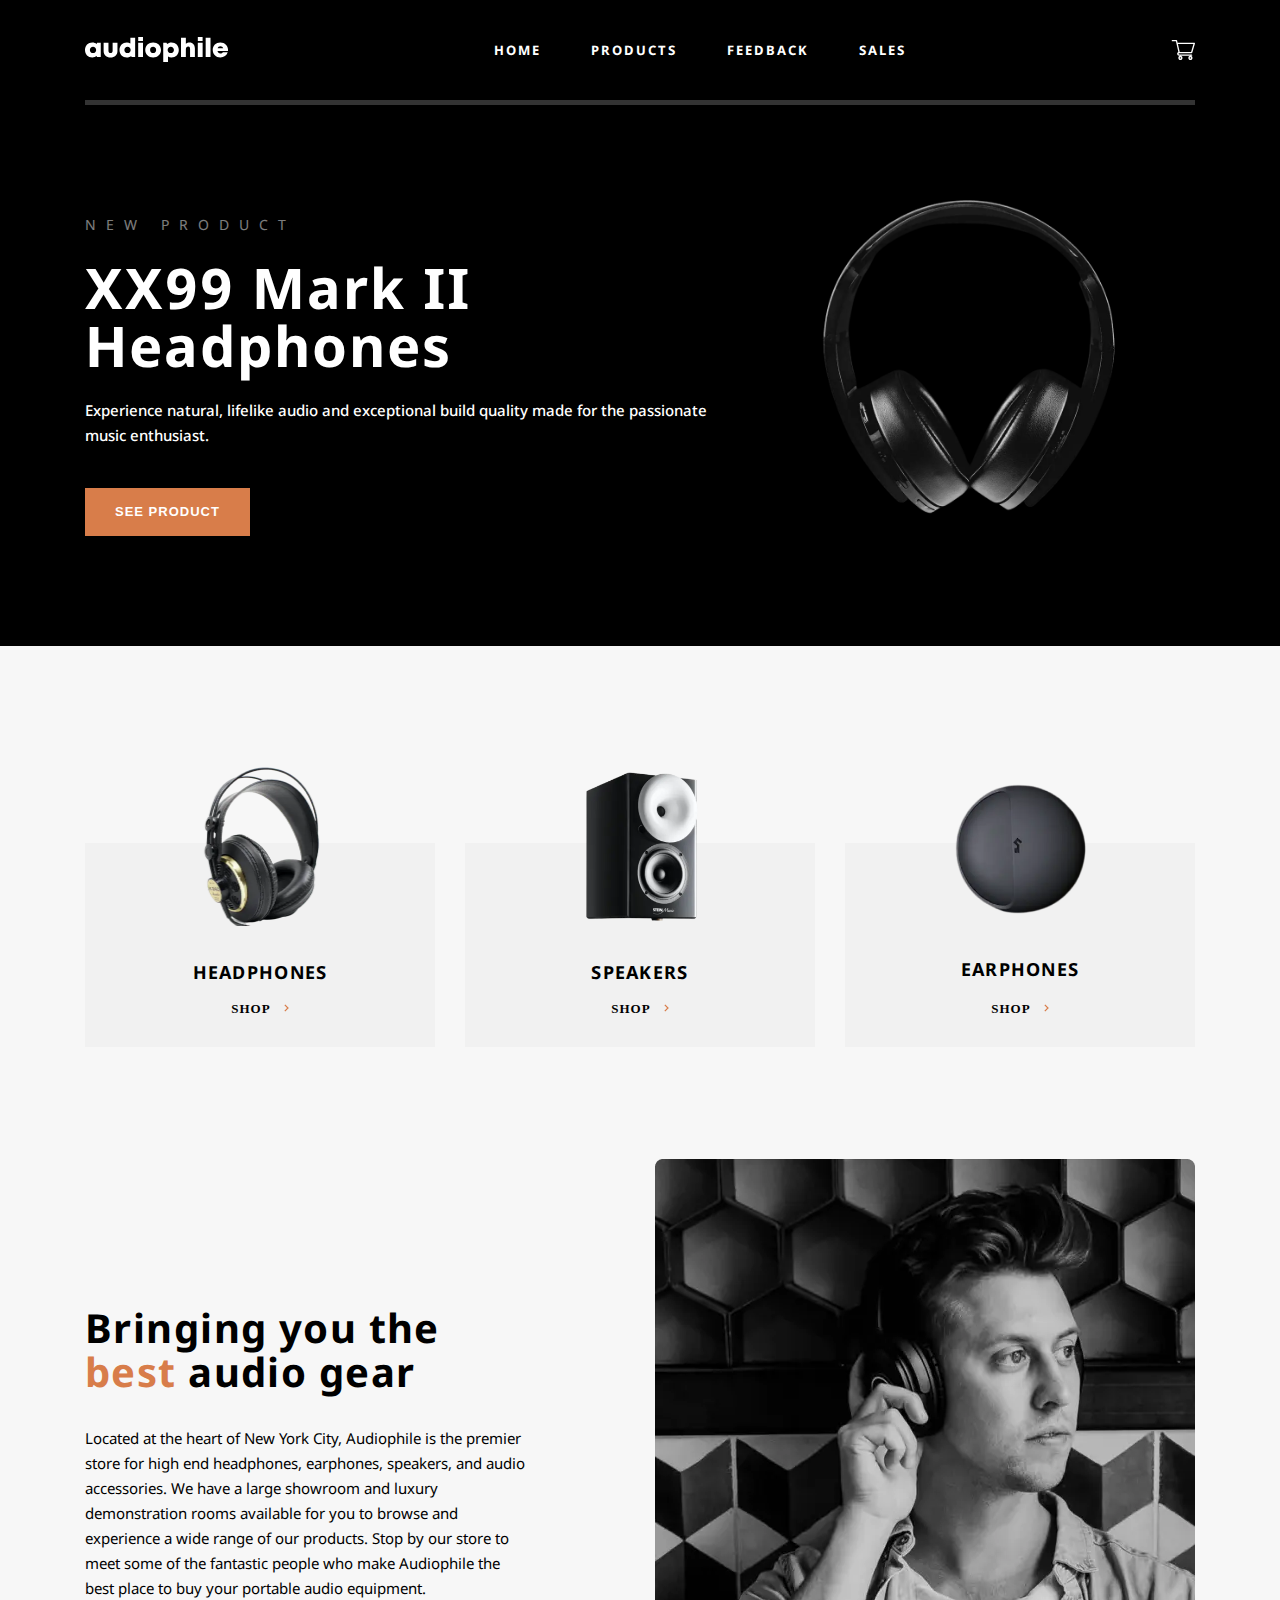
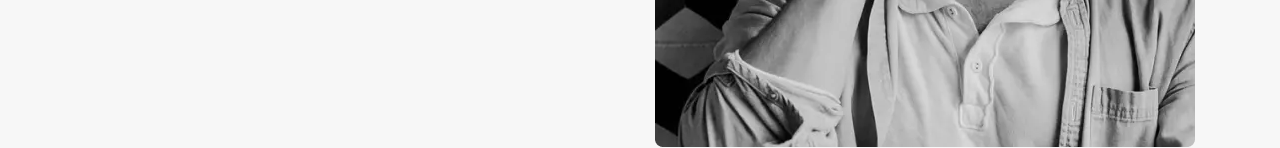
==== index.html @ ce6090c1 "feature html/css" ====
<!DOCTYPE html>
<html lang="en">
  <head>
    <meta charset="UTF-8" />
    <meta name="viewport" content="width=device-width, initial-scale=1.0" />
    <link rel="stylesheet" href="./styles/global.css" />
    <title>Final</title>
  </head>
  <body>
    <header>
      <div class="header_container">
        <div class="header-content">
          <div class="logo">
            <a href="#" class="logo">
              <img
                src="./assets/svg/header/logo.svg"
                alt="logo"
                class="logo_img"
              />
            </a>
          </div>
          <div class="navigation">
            <nav>
              <ul>
                <a href=""> <li>HOME</li></a>
                <a href="#products"> <li>PRODUCTS</li></a>
                <a href=""> <li>FEEDBACK</li></a>
                <a href=""> <li>SALES</li></a>
              </ul>
            </nav>
          </div>
          <div class="cart">
            <a href="#">
              <svg
                class="cart_icon"
                width="24"
                height="20"
                viewBox="0 0 24 20"
                fill="none"
                xmlns="http://www.w3.org/2000/svg"
              >
                <path
                  fill-rule="evenodd"
                  clip-rule="evenodd"
                  d="M8.18305 13.1946H8.18198C7.80577 13.1955 7.50006 13.491 7.50006 13.8542C7.50006 14.2179 7.80684 14.5139 8.18376 14.5139H20.5815C20.9591 14.5139 21.2652 14.8092 21.2652 15.1736C21.2652 15.538 20.9591 15.8333 20.5815 15.8333H8.18376C7.05281 15.8333 6.13267 14.9455 6.13267 13.8542C6.13267 13.0421 6.64241 12.343 7.36902 12.0382L4.90059 1.31944H1.34678C0.969147 1.31944 0.663086 1.02412 0.663086 0.659722C0.663086 0.295329 0.969147 0 1.34678 0H5.44897C5.76945 0 6.04685 0.214753 6.11646 0.516611L6.6052 2.63889H23.3163C23.5308 2.63889 23.7329 2.73613 23.8622 2.9014C23.9912 3.06668 24.0325 3.28074 23.9736 3.47986L21.2388 12.716C21.155 12.9991 20.8866 13.1944 20.5815 13.1944H8.18572L8.18305 13.1946ZM20.0657 11.875L22.4098 3.95837H6.90893L8.73213 11.875H20.0657ZM9.41408 20C8.26536 20 7.33075 19.0654 7.33075 17.9167C7.33075 16.768 8.26536 15.8334 9.41408 15.8334C10.5628 15.8334 11.4974 16.768 11.4974 17.9167C11.4974 19.0654 10.5628 20 9.41408 20ZM10.1085 17.9167C10.1085 17.5339 9.79693 17.2223 9.41408 17.2223C9.03123 17.2223 8.71964 17.5339 8.71964 17.9167C8.71964 18.2996 9.03123 18.6112 9.41408 18.6112C9.79693 18.6112 10.1085 18.2996 10.1085 17.9167ZM17.3323 17.9167C17.3323 19.0654 18.2669 20 19.4156 20C20.5643 20 21.4989 19.0654 21.4989 17.9167C21.4989 16.768 20.5643 15.8334 19.4156 15.8334C18.2669 15.8334 17.3323 16.768 17.3323 17.9167ZM19.4156 17.2223C19.7984 17.2223 20.11 17.5339 20.11 17.9167C20.11 18.2996 19.7984 18.6112 19.4156 18.6112C19.0327 18.6112 18.7211 18.2996 18.7211 17.9167C18.7211 17.5339 19.0327 17.2223 19.4156 17.2223Z"
                  fill="white"
                />
              </svg>
            </a>
          </div>
        </div>
      </div>
      <div class="underline"></div>
    </header>
    <main>
      <section class="new_product_container">
        <div class="new_product_content">
          <div class="np_desc_div">
            <p class="new_product">NEW PRODUCT</p>
            <h2 class="product_name">XX99 Mark II Headphones</h2>
            <p class="product_describtion">
              Experience natural, lifelike audio and exceptional build quality
              made for the passionate music enthusiast.
            </p>
            <div class="btn_wrapper">
              <button class="btn_see_product">SEE PRODUCT</button>
            </div>
          </div>
          <div class="np_img_div">
            <img
              class="headphone_Img"
              src="./assets/webp/sec1/headphoneS1.webp"
              alt="Headphone Image"
            />
          </div>
        </div>
      </section>
      <section class="selling_products_container" id="products">
        <div class="selling_products_content">
          <div class="product_div">
            <div class="image_wrapper">
              <img
                class="product_image"
                src="./assets/webp/sec2/headphone S2.webp"
                alt="Headphone Image"
              />
            </div>
            <span class="product_name">HEADPHONES</span>
            <div class="shop_container">
              <span class="shop">SHOP</span>
              <img
                class="arrow"
                src="./assets/svg/sec2/arrow.svg"
                alt="arrow icon"
              />
            </div>
            <div class="div_bg"></div>
          </div>
          <div class="product_div">
            <div class="image_wrapper">
              <img
                class="product_image"
                src="./assets/webp/sec2/speakers.webp"
                alt="speaker Image"
              />
            </div>
            <span class="product_name speaker">SPEAKERS</span>
            <div class="shop_container">
              <span class="shop">SHOP</span>
              <img
                class="arrow"
                src="./assets/svg/sec2/arrow.svg"
                alt="arrow icon"
              />
            </div>
            <div class="div_bg"></div>
          </div>
          <div class="product_div">
            <div class="image_wrapper">
              <img
                class="product_image speakerImg"
                src="./assets/webp/sec2/earphones.webp"
                alt="earphones Image"
              />
            </div>
            <span class="product_name">EARPHONES</span>
            <div class="shop_container">
              <span class="shop">SHOP</span>
              <img
                class="arrow"
                src="./assets/svg/sec2/arrow.svg"
                alt="arrow icon"
              />
            </div>
            <div class="div_bg"></div>
          </div>
        </div>
      </section>
      <section class="advertise_container">
        <div class="ad_content">
          <div class="ad_describtion_text">
            <h3>Bringing you the <span>best</span> audio gear</h3>
            <p>
              Located at the heart of New York City, Audiophile is the premier
              store for high end headphones, earphones, speakers, and audio
              accessories. We have a large showroom and luxury demonstration
              rooms available for you to browse and experience a wide range of
              our products. Stop by our store to meet some of the fantastic
              people who make Audiophile the best place to buy your portable
              audio equipment.
            </p>
          </div>
          <div class="ad_img">
            <img
              src="./assets/webp/sec3/sec3-person.webp"
              alt="person with headphone"
            />
          </div>
        </div>
      </section>
    </main>
  </body>
</html>
---- styles/global.css ----
/* http://meyerweb.com/eric/tools/css/reset/
   v2.0 | 20110126
   License: none (public domain)
*/
*,
*::before,
*::after {
  margin: 0;
  padding: 0;
  box-sizing: border-box;
}

html,
body,
div,
span,
applet,
object,
iframe,
h1,
h2,
h3,
h4,
h5,
h6,
p,
blockquote,
pre,
a,
abbr,
acronym,
address,
big,
cite,
code,
del,
dfn,
em,
img,
ins,
kbd,
q,
s,
samp,
small,
strike,
strong,
sub,
sup,
tt,
var,
b,
u,
i,
center,
dl,
dt,
dd,
ol,
ul,
li,
fieldset,
form,
label,
legend,
table,
caption,
tbody,
tfoot,
thead,
tr,
th,
td,
article,
aside,
canvas,
details,
embed,
figure,
figcaption,
footer,
header,
hgroup,
menu,
nav,
output,
ruby,
section,
summary,
time,
mark,
audio,
video {
  margin: 0;
  padding: 0;
  border: 0;
  font-size: 100%;
  font: inherit;
  vertical-align: baseline;
  text-decoration: none;
}

/* HTML5 display-role reset for older browsers */
article,
aside,
details,
figcaption,
figure,
footer,
header,
hgroup,
menu,
nav,
section {
  display: block;
}

html {
  font-size: 10px;
  scroll-behavior: smooth;
}

body {
  line-height: 1;
  font-family: "Work Sans", sans-serif;
  background-color: #f7f7f7;
}

ol,
ul {
  list-style: none;
}

blockquote,
q {
  quotes: none;
}

blockquote:before,
blockquote:after,
q:before,
q:after {
  content: "";
  content: none;
}

table {
  border-collapse: collapse;
  border-spacing: 0;
}

button {
  cursor: pointer;
}

@font-face {
  font-family: "Noto Sans Georgian";
  src: url("../../assets/fonts/NotoSansGeorgian-VariableFont_wdth,wght.ttf");
}
body {
  font-family: "Noto Sans Georgian", sans-serif;
}

body main .advertise_container .ad_content {
  max-width: 111rem;
  width: 100%;
  margin: 0 auto;
}

body header {
  background-color: black;
}
body header .header_container {
  max-width: 144rem;
  height: 10rem;
  margin: 0 auto;
  display: flex;
  justify-content: center;
}
body header .header_container .header-content {
  max-width: 111rem;
  width: 100%;
  display: flex;
  justify-content: space-between;
  align-items: center;
}
body header .header_container .header-content .navigation nav ul {
  display: flex;
  gap: 5rem;
}
body header .header_container .header-content .navigation nav ul a {
  text-decoration: none;
  color: #ffffff;
  font-size: 1.3rem;
  font-weight: 700;
  line-height: 2.5rem;
  letter-spacing: 0.2rem;
  text-align: left;
}
body header .header_container .header-content .navigation nav ul a .cart_icon {
  width: 24px;
  height: 20px;
}
body header .header_container .header-content .navigation nav ul a .cart_icon path {
  transition: 250ms;
}
body header .header_container .header-content .navigation nav ul a:hover .cart_icon path {
  transition: 250ms;
}
body header .underline {
  max-width: 111rem;
  width: 100%;
  margin: 0 auto;
  background-color: #ffffff;
  height: 0.5rem;
  opacity: 20%;
}

body main .new_product_container {
  background-color: black;
}
body main .new_product_container .new_product_content {
  max-width: 111rem;
  width: 100%;
  margin: 0 auto;
  display: flex;
  justify-content: space-between;
}
body main .new_product_container .new_product_content .np_desc_div {
  display: flex;
  flex-direction: column;
  justify-content: center;
  gap: 2.4rem;
  color: #ffffff;
  flex: 0.6;
}
body main .new_product_container .new_product_content .np_desc_div .new_product {
  font-size: 1.4rem;
  font-weight: 400;
  line-height: 1.912rem;
  letter-spacing: 1rem;
  text-align: left;
  opacity: 49%;
}
body main .new_product_container .new_product_content .np_desc_div .product_name {
  font-size: 5.6rem;
  font-weight: 700;
  line-height: 5.8rem;
  letter-spacing: 0.2rem;
  text-align: left;
}
body main .new_product_container .new_product_content .np_desc_div .product_describtion {
  font-size: 1.5rem;
  font-weight: 500;
  line-height: 2.5rem;
  text-align: left;
}
body main .new_product_container .new_product_content .np_desc_div .btn_wrapper .btn_see_product {
  background-color: #d87d4a;
  color: #ffffff;
  padding: 1.5rem 3rem;
  font-size: 1.3rem;
  font-weight: 700;
  line-height: 1.776rem;
  letter-spacing: 0.1rem;
  text-align: left;
  margin-top: 1.6rem;
  border: none;
}
body main .new_product_container .new_product_content .np_img_div {
  flex: 0.4;
}
body main .new_product_container .new_product_content .np_img_div img {
  max-width: 58rem;
  height: 54rem;
}
body main .selling_products_container .selling_products_content {
  max-width: 111rem;
  width: 100%;
  margin: 0 auto;
  display: grid;
  padding-top: 12rem;
  position: relative;
  grid-template-columns: repeat(3, 1fr);
  gap: 3rem;
}
body main .selling_products_container .selling_products_content .product_div {
  display: flex;
  justify-content: space-between;
  flex-direction: column;
  align-items: center;
}
body main .selling_products_container .selling_products_content .product_div .image_wrapper {
  position: relative;
}
body main .selling_products_container .selling_products_content .product_div .image_wrapper .product_image {
  max-width: 12.2rem;
  height: 16rem;
}
body main .selling_products_container .selling_products_content .product_div .image_wrapper .speakerImg {
  margin-top: 1.35rem;
  max-width: 16.8rem !important;
  height: 14.1rem;
}
body main .selling_products_container .selling_products_content .product_div .product_name {
  font-size: 1.8rem;
  font-weight: 700;
  line-height: 2.459rem;
  letter-spacing: 0.1285714269rem;
  margin-top: 3.3rem;
}
body main .selling_products_container .selling_products_content .product_div .shop_container {
  display: flex;
  margin-top: 1.5rem;
  align-items: center;
  margin-bottom: 3rem;
}
body main .selling_products_container .selling_products_content .product_div .shop_container .shop {
  font-family: Manrope;
  font-size: 1.3rem;
  font-weight: 700;
  line-height: 1.776rem;
  letter-spacing: 0.1rem;
  text-align: left;
  margin-right: 1.32rem;
}
body main .selling_products_container .selling_products_content .product_div .shop_container .arrow {
  width: 0.5rem;
  height: 1rem;
}
body main .selling_products_container .selling_products_content .product_div .div_bg {
  position: absolute;
  width: 35rem;
  height: 3rem;
  background-color: #f1f1f1;
  bottom: 0;
  height: 20.4rem;
  z-index: -1;
}
body main .advertise_container {
  margin-top: 11.2rem;
}
body main .advertise_container .ad_content {
  display: flex;
  align-items: center;
  gap: 12.5rem;
}
body main .advertise_container .ad_content .ad_describtion_text {
  flex: 0.5;
}
body main .advertise_container .ad_content .ad_describtion_text h3 {
  font-size: 4rem;
  font-weight: 700;
  line-height: 4.4rem;
  letter-spacing: 0.1428571463rem;
  text-align: left;
}
body main .advertise_container .ad_content .ad_describtion_text h3 span {
  color: #d87d4a;
}
body main .advertise_container .ad_content .ad_describtion_text p {
  font-size: 1.5rem;
  font-weight: 400;
  line-height: 2.5rem;
  text-align: left;
  margin-top: 3.2rem;
}
body main .advertise_container .ad_content .ad_img {
  flex: 0.5;
}/*# sourceMappingURL=global.css.map */
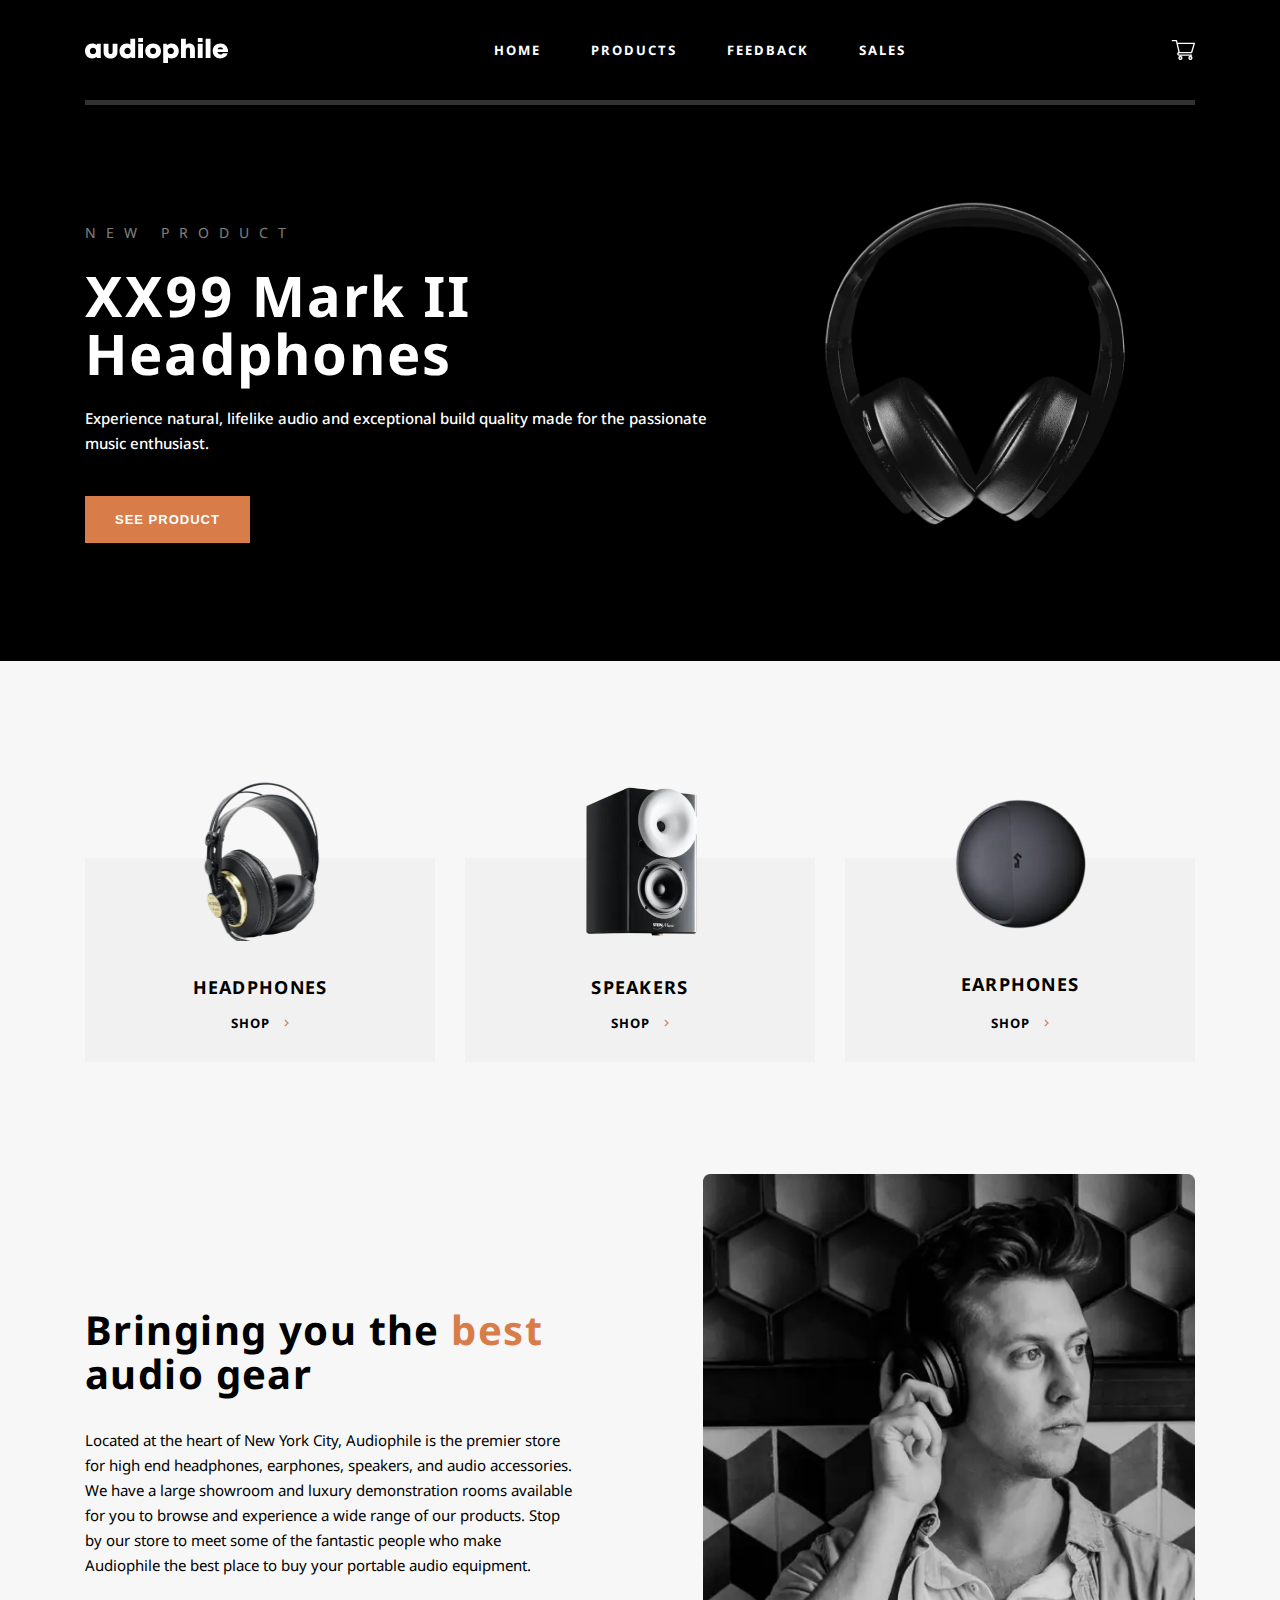
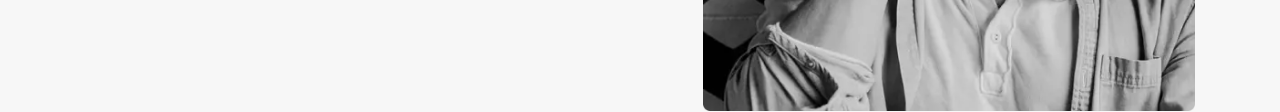
==== commit 3beb909b: "feature asidebar" ====
--- a/index.html
+++ b/index.html
@@ -10,7 +10,32 @@
     <header>
       <div class="header_container">
         <div class="header-content">
+          <svg
+            class="burger_menu_phone_version burger_menu"
+            width="16"
+            height="15"
+            viewBox="0 0 16 15"
+            fill="none"
+            xmlns="http://www.w3.org/2000/svg"
+          >
+            <rect width="16" height="3" fill="white" />
+            <rect y="6" width="16" height="3" fill="white" />
+            <rect y="12" width="16" height="3" fill="white" />
+          </svg>
           <div class="logo">
+            <svg
+              class="burger_menu"
+              width="16"
+              height="15"
+              viewBox="0 0 16 15"
+              fill="none"
+              xmlns="http://www.w3.org/2000/svg"
+            >
+              <rect width="16" height="3" fill="white" />
+              <rect y="6" width="16" height="3" fill="white" />
+              <rect y="12" width="16" height="3" fill="white" />
+            </svg>
+
             <a href="#" class="logo">
               <img
                 src="./assets/svg/header/logo.svg"
@@ -22,10 +47,10 @@
           <div class="navigation">
             <nav>
               <ul>
-                <a href=""> <li>HOME</li></a>
-                <a href="#products"> <li>PRODUCTS</li></a>
-                <a href=""> <li>FEEDBACK</li></a>
-                <a href=""> <li>SALES</li></a>
+                <li><a href=""> HOME </a></li>
+                <li><a href="#products"> PRODUCTS </a></li>
+                <li><a href=""> FEEDBACK </a></li>
+                <li><a href=""> SALES </a></li>
               </ul>
             </nav>
           </div>
@@ -52,6 +77,21 @@
       </div>
       <div class="underline"></div>
     </header>
+    <aside id="sidebar" class="hidden_aside">
+      <div class="sidebar_menu">
+        <div class="sidebar_nav">
+          <nav>
+            <ul>
+              <li><a href="#">Home</a></li>
+              <li><a href="#">About</a></li>
+              <li><a href="#">Services</a></li>
+              <li><a href="#">Contact</a></li>
+            </ul>
+          </nav>
+        </div>
+      </div>
+      <div class="overlay hidden"></div>
+    </aside>
     <main>
       <section class="new_product_container">
         <div class="new_product_content">
@@ -86,7 +126,7 @@
               />
             </div>
             <span class="product_name">HEADPHONES</span>
-            <div class="shop_container">
+            <div class="shop_btn_wrapper">
               <span class="shop">SHOP</span>
               <img
                 class="arrow"
@@ -105,7 +145,7 @@
               />
             </div>
             <span class="product_name speaker">SPEAKERS</span>
-            <div class="shop_container">
+            <div class="shop_btn_wrapper">
               <span class="shop">SHOP</span>
               <img
                 class="arrow"
@@ -124,7 +164,7 @@
               />
             </div>
             <span class="product_name">EARPHONES</span>
-            <div class="shop_container">
+            <div class="shop_btn_wrapper">
               <span class="shop">SHOP</span>
               <img
                 class="arrow"
@@ -139,7 +179,7 @@
       <section class="advertise_container">
         <div class="ad_content">
           <div class="ad_describtion_text">
-            <h3>Bringing you the <span>best</span> audio gear</h3>
+            <h2>Bringing you the <span>best</span> audio gear</h2>
             <p>
               Located at the heart of New York City, Audiophile is the premier
               store for high end headphones, earphones, speakers, and audio
@@ -159,5 +199,15 @@
         </div>
       </section>
     </main>
+    <footer>
+      <div class="footer_container">
+        <div class="footer_content">
+          <div></div>
+          <div></div>
+        </div>
+      </div>
+    </footer>
+
+    <script src="./js/aside.js"></script>
   </body>
 </html>
--- a/styles/global.css
+++ b/styles/global.css
@@ -161,12 +161,15 @@
   font-family: "Noto Sans Georgian", sans-serif;
 }
 
-body main .advertise_container .ad_content {
+body main .advertise_container .ad_content, body main .selling_products_container .selling_products_content, body main .new_product_container .new_product_content, body header .underline {
   max-width: 111rem;
   width: 100%;
   margin: 0 auto;
 }
 
+body {
+  position: relative;
+}
 body header {
   background-color: black;
 }
@@ -177,12 +180,64 @@
   display: flex;
   justify-content: center;
 }
+@media only screen and (max-width: 1200px) {
+  body header .header_container {
+    padding: 0px 40px;
+  }
+}
 body header .header_container .header-content {
   max-width: 111rem;
   width: 100%;
   display: flex;
   justify-content: space-between;
   align-items: center;
+}
+body header .header_container .header-content .burger_menu_phone_version {
+  display: none;
+}
+@media only screen and (max-width: 760px) {
+  body header .header_container .header-content .burger_menu_phone_version {
+    display: inline-block;
+  }
+}
+body header .header_container .header-content .logo {
+  display: flex;
+  align-items: center;
+  gap: 4.2rem;
+}
+@media only screen and (max-width: 760px) {
+  body header .header_container .header-content .logo {
+    justify-content: space-between;
+  }
+}
+body header .header_container .header-content .logo .burger_menu {
+  display: none;
+}
+@media only screen and (max-width: 1070px) {
+  body header .header_container .header-content .logo .burger_menu {
+    display: inline-block;
+    cursor: pointer;
+  }
+  body header .header_container .header-content .logo .burger_menu path {
+    transition: 250ms;
+  }
+  body header .header_container .header-content .logo .burger_menu:hover .burger_menu path {
+    fill: orange;
+    transition: 250ms;
+  }
+}
+body header .header_container .header-content .logo .burger_menu .cart_icon path {
+  transition: 250ms;
+}
+@media only screen and (max-width: 760px) {
+  body header .header_container .header-content .logo .burger_menu {
+    display: none;
+  }
+}
+@media only screen and (max-width: 1070px) {
+  body header .header_container .header-content .navigation {
+    display: none;
+  }
 }
 body header .header_container .header-content .navigation nav ul {
   display: flex;
@@ -197,34 +252,90 @@
   letter-spacing: 0.2rem;
   text-align: left;
 }
-body header .header_container .header-content .navigation nav ul a .cart_icon {
-  width: 24px;
-  height: 20px;
-}
-body header .header_container .header-content .navigation nav ul a .cart_icon path {
+body header .header_container .header-content .navigation nav ul a:hover {
+  color: #d87d4a;
   transition: 250ms;
 }
-body header .header_container .header-content .navigation nav ul a:hover .cart_icon path {
+body header .header_container .header-content .cart a .cart_icon path {
   transition: 250ms;
 }
+body header .header_container .header-content .cart a:hover .cart_icon path {
+  fill: orange;
+  transition: 250ms;
+}
 body header .underline {
-  max-width: 111rem;
-  width: 100%;
-  margin: 0 auto;
   background-color: #ffffff;
   height: 0.5rem;
   opacity: 20%;
 }
+@media only screen and (max-width: 1200px) {
+  body header .underline {
+    width: auto;
+    margin: 0 4rem;
+  }
+}
+
+body aside .sidebar_menu {
+  background-color: black;
+  position: absolute;
+  width: 300px;
+  height: 100vh;
+  left: -300px;
+  z-index: 7;
+  padding-left: 4rem;
+  transition: left 0.5s ease-in-out;
+}
+body aside .sidebar_menu .sidebar_nav nav ul {
+  margin-top: 10rem;
+  display: flex;
+  flex-direction: column;
+  gap: 4rem;
+}
+body aside .sidebar_menu .sidebar_nav nav ul a {
+  text-decoration: none;
+  color: #ffffff;
+  font-size: 2rem;
+  font-weight: 700;
+  line-height: 2.5rem;
+  letter-spacing: 0.2rem;
+  text-align: left;
+}
+body aside .active {
+  left: 0px;
+}
+body aside .overlay {
+  position: absolute;
+  width: 100vw;
+  height: 100vh;
+  z-index: 6;
+  -webkit-backdrop-filter: blur(4px);
+          backdrop-filter: blur(4px);
+}
+body aside .overlay.hidden {
+  display: none;
+}
+
+body.noScroll {
+  overflow: hidden;
+}
 
 body main .new_product_container {
   background-color: black;
 }
+@media only screen and (max-width: 1200px) {
+  body main .new_product_container {
+    padding: 0 4rem;
+  }
+}
 body main .new_product_container .new_product_content {
-  max-width: 111rem;
-  width: 100%;
-  margin: 0 auto;
-  display: flex;
-  justify-content: space-between;
+  display: flex;
+  position: relative;
+}
+@media only screen and (max-width: 1070px) {
+  body main .new_product_container .new_product_content {
+    justify-content: center;
+    align-items: center;
+  }
 }
 body main .new_product_container .new_product_content .np_desc_div {
   display: flex;
@@ -233,13 +344,27 @@
   gap: 2.4rem;
   color: #ffffff;
   flex: 0.6;
+  z-index: 2;
+  text-align: left;
+}
+@media only screen and (max-width: 1070px) {
+  body main .new_product_container .new_product_content .np_desc_div {
+    text-align: center;
+    flex: 1;
+    z-index: 2;
+    padding: 12.6rem 12rem 0;
+  }
+}
+@media only screen and (max-width: 760px) {
+  body main .new_product_container .new_product_content .np_desc_div {
+    padding: 10.8rem 3.5rem 0;
+  }
 }
 body main .new_product_container .new_product_content .np_desc_div .new_product {
   font-size: 1.4rem;
   font-weight: 400;
   line-height: 1.912rem;
   letter-spacing: 1rem;
-  text-align: left;
   opacity: 49%;
 }
 body main .new_product_container .new_product_content .np_desc_div .product_name {
@@ -247,13 +372,41 @@
   font-weight: 700;
   line-height: 5.8rem;
   letter-spacing: 0.2rem;
-  text-align: left;
+}
+@media only screen and (max-width: 1070px) {
+  body main .new_product_container .new_product_content .np_desc_div .product_name {
+    font-size: 5.4rem;
+  }
+}
+@media only screen and (max-width: 760px) {
+  body main .new_product_container .new_product_content .np_desc_div .product_name {
+    font-size: 3.6rem;
+    font-weight: 700;
+    line-height: 4rem;
+    letter-spacing: 0.1285714269rem;
+  }
 }
 body main .new_product_container .new_product_content .np_desc_div .product_describtion {
   font-size: 1.5rem;
   font-weight: 500;
   line-height: 2.5rem;
-  text-align: left;
+}
+@media only screen and (max-width: 1070px) {
+  body main .new_product_container .new_product_content .np_desc_div .product_describtion {
+    font-size: 1.5rem;
+  }
+}
+@media only screen and (max-width: 760px) {
+  body main .new_product_container .new_product_content .np_desc_div .product_describtion {
+    font-size: 1.4rem;
+    font-weight: 400;
+  }
+}
+@media only screen and (max-width: 1070px) {
+  body main .new_product_container .new_product_content .np_desc_div .btn_wrapper {
+    margin-bottom: 16.7rem;
+    text-align: center;
+  }
 }
 body main .new_product_container .new_product_content .np_desc_div .btn_wrapper .btn_see_product {
   background-color: #d87d4a;
@@ -270,25 +423,56 @@
 body main .new_product_container .new_product_content .np_img_div {
   flex: 0.4;
 }
+@media only screen and (max-width: 1070px) {
+  body main .new_product_container .new_product_content .np_img_div {
+    z-index: 1;
+    position: absolute;
+    top: -20;
+    -o-object-position: center;
+       object-position: center;
+  }
+}
 body main .new_product_container .new_product_content .np_img_div img {
-  max-width: 58rem;
-  height: 54rem;
+  max-width: 58.1rem;
+  width: 100%;
+}
+@media only screen and (max-width: 1070px) {
+  body main .new_product_container .new_product_content .np_img_div img {
+    width: 100%;
+  }
 }
 body main .selling_products_container .selling_products_content {
-  max-width: 111rem;
-  width: 100%;
-  margin: 0 auto;
   display: grid;
   padding-top: 12rem;
-  position: relative;
   grid-template-columns: repeat(3, 1fr);
   gap: 3rem;
 }
+@media only screen and (max-width: 1200px) {
+  body main .selling_products_container .selling_products_content {
+    padding: 0 4rem;
+    padding-top: 9.6rem;
+    gap: 1rem;
+  }
+}
+@media only screen and (max-width: 760px) {
+  body main .selling_products_container .selling_products_content {
+    grid-template-columns: 1fr;
+    gap: 1.6rem;
+    justify-items: center;
+  }
+}
 body main .selling_products_container .selling_products_content .product_div {
+  max-width: 35rem;
   display: flex;
   justify-content: space-between;
   flex-direction: column;
   align-items: center;
+  position: relative;
+}
+@media only screen and (max-width: 760px) {
+  body main .selling_products_container .selling_products_content .product_div {
+    width: 100%;
+  }
 }
 body main .selling_products_container .selling_products_content .product_div .image_wrapper {
   position: relative;
@@ -309,14 +493,29 @@
   letter-spacing: 0.1285714269rem;
   margin-top: 3.3rem;
 }
-body main .selling_products_container .selling_products_content .product_div .shop_container {
+@media only screen and (max-width: 1050px) {
+  body main .selling_products_container .selling_products_content .product_div .product_name {
+    font-size: 1.5rem;
+    font-weight: 700;
+    line-height: 2.049rem;
+    letter-spacing: 0.1071428537rem;
+    text-align: center;
+  }
+}
+body main .selling_products_container .selling_products_content .product_div .shop_btn_wrapper {
+  cursor: pointer;
   display: flex;
   margin-top: 1.5rem;
   align-items: center;
   margin-bottom: 3rem;
 }
-body main .selling_products_container .selling_products_content .product_div .shop_container .shop {
-  font-family: Manrope;
+@media only screen and (max-width: 1050px) {
+  body main .selling_products_container .selling_products_content .product_div .shop_btn_wrapper {
+    margin-top: 1.7rem;
+    margin-bottom: 2.2rem;
+  }
+}
+body main .selling_products_container .selling_products_content .product_div .shop_btn_wrapper .shop {
   font-size: 1.3rem;
   font-weight: 700;
   line-height: 1.776rem;
@@ -324,19 +523,24 @@
   text-align: left;
   margin-right: 1.32rem;
 }
-body main .selling_products_container .selling_products_content .product_div .shop_container .arrow {
+body main .selling_products_container .selling_products_content .product_div .shop_btn_wrapper .arrow {
   width: 0.5rem;
   height: 1rem;
 }
 body main .selling_products_container .selling_products_content .product_div .div_bg {
   position: absolute;
-  width: 35rem;
-  height: 3rem;
+  width: 100%;
   background-color: #f1f1f1;
   bottom: 0;
   height: 20.4rem;
   z-index: -1;
 }
+@media only screen and (max-width: 760px) {
+  body main .selling_products_container .selling_products_content .product_div .div_bg {
+    flex: 1;
+    width: 100%;
+  }
+}
 body main .advertise_container {
   margin-top: 11.2rem;
 }
@@ -345,17 +549,34 @@
   align-items: center;
   gap: 12.5rem;
 }
+@media only screen and (max-width: 1200px) {
+  body main .advertise_container .ad_content {
+    padding: 0px 40px;
+  }
+}
+@media only screen and (max-width: 1070px) {
+  body main .advertise_container .ad_content {
+    flex-direction: column;
+    gap: 6.3rem;
+  }
+}
 body main .advertise_container .ad_content .ad_describtion_text {
   flex: 0.5;
 }
-body main .advertise_container .ad_content .ad_describtion_text h3 {
+body main .advertise_container .ad_content .ad_describtion_text h2 {
   font-size: 4rem;
   font-weight: 700;
   line-height: 4.4rem;
   letter-spacing: 0.1428571463rem;
   text-align: left;
 }
-body main .advertise_container .ad_content .ad_describtion_text h3 span {
+@media only screen and (max-width: 1070px) {
+  body main .advertise_container .ad_content .ad_describtion_text h2 {
+    margin-bottom: 3.2rem;
+    text-align: center;
+  }
+}
+body main .advertise_container .ad_content .ad_describtion_text h2 span {
   color: #d87d4a;
 }
 body main .advertise_container .ad_content .ad_describtion_text p {
@@ -365,6 +586,31 @@
   text-align: left;
   margin-top: 3.2rem;
 }
+@media only screen and (max-width: 1070px) {
+  body main .advertise_container .ad_content .ad_describtion_text p {
+    text-align: center;
+  }
+}
 body main .advertise_container .ad_content .ad_img {
   flex: 0.5;
+  justify-self: center;
+}
+@media only screen and (max-width: 1070px) {
+  body main .advertise_container .ad_content .ad_img {
+    order: -1;
+    flex: 1;
+    width: 100%;
+    max-height: 60rem;
+    min-height: 30rem;
+    -o-object-fit: contain;
+       object-fit: contain;
+    -o-object-position: top;
+       object-position: top;
+    overflow: hidden;
+  }
+}
+body main .advertise_container .ad_content .ad_img img {
+  width: 100%;
+  -o-object-position: top;
+     object-position: top;
 }/*# sourceMappingURL=global.css.map */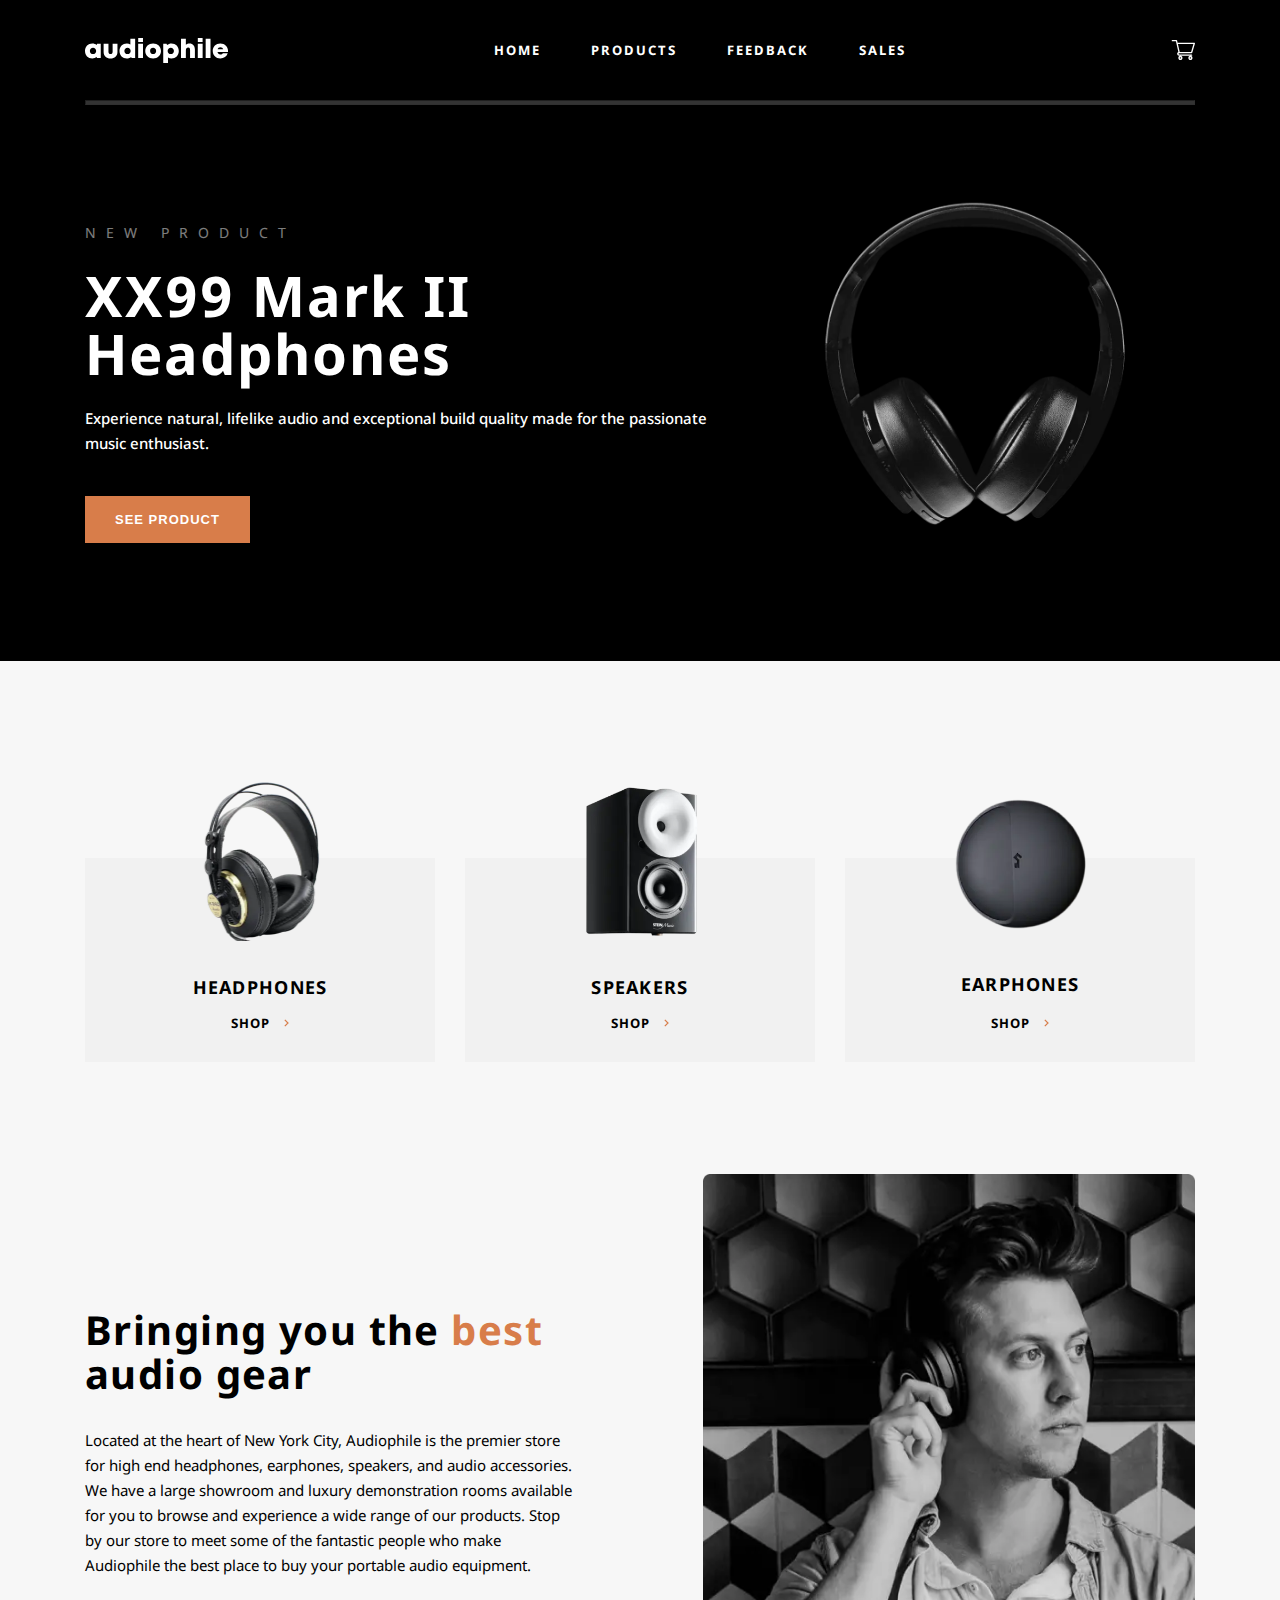
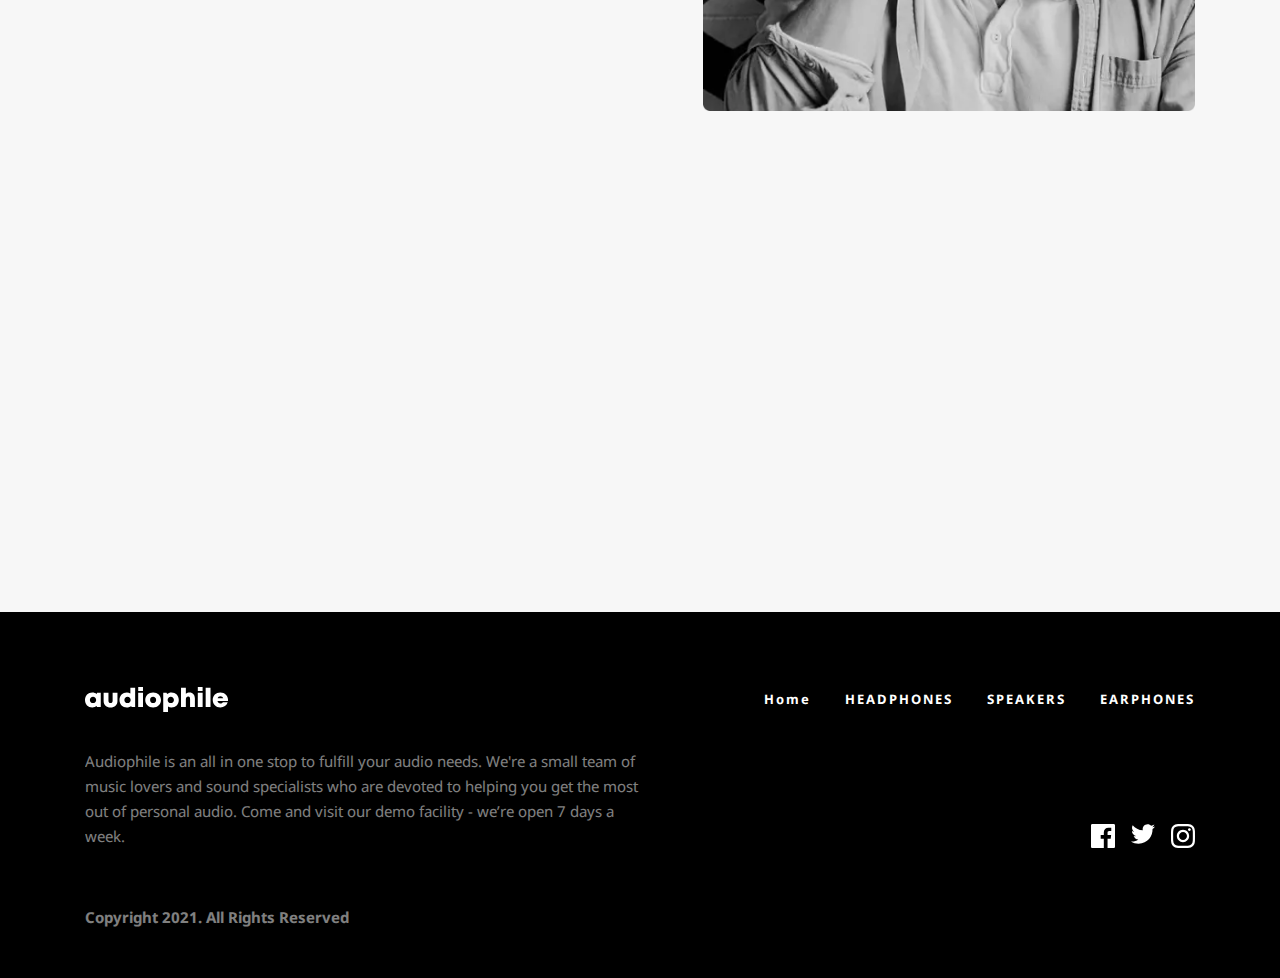
==== commit 16cdf6bb: "feature/footer" ====
--- a/index.html
+++ b/index.html
@@ -75,7 +75,8 @@
           </div>
         </div>
       </div>
-      <div class="underline"></div>
+     
+      <hr class="underline"></hr>
     </header>
     <aside id="sidebar" class="hidden_aside">
       <div class="sidebar_menu">
@@ -109,7 +110,7 @@
           <div class="np_img_div">
             <img
               class="headphone_Img"
-              src="./assets/webp/sec1/headphoneS1.webp"
+              src="./assets/webp/main/sec1/headphoneS1.webp"
               alt="Headphone Image"
             />
           </div>
@@ -121,7 +122,7 @@
             <div class="image_wrapper">
               <img
                 class="product_image"
-                src="./assets/webp/sec2/headphone S2.webp"
+                src="./assets/webp/main/sec2/headphone S2.webp"
                 alt="Headphone Image"
               />
             </div>
@@ -140,7 +141,7 @@
             <div class="image_wrapper">
               <img
                 class="product_image"
-                src="./assets/webp/sec2/speakers.webp"
+                src="./assets/webp/main/sec2/speakers.webp"
                 alt="speaker Image"
               />
             </div>
@@ -159,7 +160,7 @@
             <div class="image_wrapper">
               <img
                 class="product_image speakerImg"
-                src="./assets/webp/sec2/earphones.webp"
+                src="./assets/webp/main/sec2/earphones.webp"
                 alt="earphones Image"
               />
             </div>
@@ -192,7 +193,7 @@
           </div>
           <div class="ad_img">
             <img
-              src="./assets/webp/sec3/sec3-person.webp"
+              src="./assets/webp/main/sec3/sec3-person.webp"
               alt="person with headphone"
             />
           </div>
@@ -202,8 +203,88 @@
     <footer>
       <div class="footer_container">
         <div class="footer_content">
-          <div></div>
-          <div></div>
+          <div class="footer_logo_nav">
+            <a href="#" class="logo">
+              <img
+                src="./assets/svg/header/logo.svg"
+                alt="logo"
+                class="logo_img"
+              />
+            </a>
+            <nav>
+              <ul>
+                <li><a href="#/">Home</a></li>
+                <li><a href="#/">HEADPHONES</a></li>
+                <li><a href="#/">SPEAKERS</a></li>
+                <li><a href="#/">EARPHONES</a></li>
+              </ul>
+            </nav>
+          </div>
+
+          <div class="footer_about_us">
+            <p class="about_us">
+              Audiophile is an all in one stop to fulfill your audio needs.
+              We're a small team of music lovers and sound specialists who are
+              devoted to helping you get the most out of personal audio. Come
+              and visit our demo facility - we’re open 7 days a week.
+            </p>
+            <nav>
+              <ul>
+                <li>
+                  <a href="#">
+                    <svg
+                      class="online_platform"
+                      width="24"
+                      height="24"
+                      viewBox="0 0 24 24"
+                      fill="none"
+                      xmlns="http://www.w3.org/2000/svg"
+                    >
+                      <path
+                        d="M22.675 0H1.325C0.593 0 0 0.593 0 1.325V22.676C0 23.407 0.593 24 1.325 24H12.82V14.706H9.692V11.084H12.82V8.413C12.82 5.313 14.713 3.625 17.479 3.625C18.804 3.625 19.942 3.724 20.274 3.768V7.008L18.356 7.009C16.852 7.009 16.561 7.724 16.561 8.772V11.085H20.148L19.681 14.707H16.561V24H22.677C23.407 24 24 23.407 24 22.675V1.325C24 0.593 23.407 0 22.675 0Z"
+                        fill="white"
+                      />
+                    </svg>
+                  </a>
+                </li>
+                <li>
+                  <a href="#"
+                    ><svg
+                      width="24"
+                      height="20"
+                      viewBox="0 0 24 20"
+                      fill="none"
+                      xmlns="http://www.w3.org/2000/svg"
+                    >
+                      <path
+                        d="M24 2.55705C23.117 2.94905 22.168 3.21305 21.172 3.33205C22.189 2.72305 22.97 1.75805 23.337 0.608047C22.386 1.17205 21.332 1.58205 20.21 1.80305C19.313 0.846047 18.032 0.248047 16.616 0.248047C13.437 0.248047 11.101 3.21405 11.819 6.29305C7.728 6.08805 4.1 4.12805 1.671 1.14905C0.381 3.36205 1.002 6.25705 3.194 7.72305C2.388 7.69705 1.628 7.47605 0.965 7.10705C0.911 9.38805 2.546 11.522 4.914 11.997C4.221 12.185 3.462 12.229 2.69 12.081C3.316 14.037 5.134 15.46 7.29 15.5C5.22 17.123 2.612 17.848 0 17.54C2.179 18.937 4.768 19.752 7.548 19.752C16.69 19.752 21.855 12.031 21.543 5.10605C22.505 4.41105 23.34 3.54405 24 2.55705Z"
+                        fill="white"
+                      />
+                    </svg>
+                  </a>
+                </li>
+                <li>
+                  <a href="#"
+                    ><svg
+                      width="24"
+                      height="24"
+                      viewBox="0 0 24 24"
+                      fill="none"
+                      xmlns="http://www.w3.org/2000/svg"
+                    >
+                      <path
+                        fill-rule="evenodd"
+                        clip-rule="evenodd"
+                        d="M12 0C8.741 0 8.333 0.014 7.053 0.072C2.695 0.272 0.273 2.69 0.073 7.052C0.014 8.333 0 8.741 0 12C0 15.259 0.014 15.668 0.072 16.948C0.272 21.306 2.69 23.728 7.052 23.928C8.333 23.986 8.741 24 12 24C15.259 24 15.668 23.986 16.948 23.928C21.302 23.728 23.73 21.31 23.927 16.948C23.986 15.668 24 15.259 24 12C24 8.741 23.986 8.333 23.928 7.053C23.732 2.699 21.311 0.273 16.949 0.073C15.668 0.014 15.259 0 12 0ZM12 2.163C15.204 2.163 15.584 2.175 16.85 2.233C20.102 2.381 21.621 3.924 21.769 7.152C21.827 8.417 21.838 8.797 21.838 12.001C21.838 15.206 21.826 15.585 21.769 16.85C21.62 20.075 20.105 21.621 16.85 21.769C15.584 21.827 15.206 21.839 12 21.839C8.796 21.839 8.416 21.827 7.151 21.769C3.891 21.62 2.38 20.07 2.232 16.849C2.174 15.584 2.162 15.205 2.162 12C2.162 8.796 2.175 8.417 2.232 7.151C2.381 3.924 3.896 2.38 7.151 2.232C8.417 2.175 8.796 2.163 12 2.163ZM5.838 12C5.838 8.597 8.597 5.838 12 5.838C15.403 5.838 18.162 8.597 18.162 12C18.162 15.404 15.403 18.163 12 18.163C8.597 18.163 5.838 15.403 5.838 12ZM12 16C9.791 16 8 14.21 8 12C8 9.791 9.791 8 12 8C14.209 8 16 9.791 16 12C16 14.21 14.209 16 12 16ZM16.965 5.595C16.965 4.8 17.61 4.155 18.406 4.155C19.201 4.155 19.845 4.8 19.845 5.595C19.845 6.39 19.201 7.035 18.406 7.035C17.61 7.035 16.965 6.39 16.965 5.595Z"
+                        fill="white"
+                      />
+                    </svg>
+                  </a>
+                </li>
+              </ul>
+            </nav>
+            <p class="copyright">Copyright 2021. All Rights Reserved</p>
+          </div>
         </div>
       </div>
     </footer>
--- a/styles/global.css
+++ b/styles/global.css
@@ -161,7 +161,7 @@
   font-family: "Noto Sans Georgian", sans-serif;
 }
 
-body main .advertise_container .ad_content, body main .selling_products_container .selling_products_content, body main .new_product_container .new_product_content, body header .underline {
+body footer .footer_container .footer_content, body main .advertise_container .ad_content, body main .selling_products_container .selling_products_content, body main .new_product_container .new_product_content, body header .underline {
   max-width: 111rem;
   width: 100%;
   margin: 0 auto;
@@ -285,20 +285,37 @@
   padding-left: 4rem;
   transition: left 0.5s ease-in-out;
 }
+@media only screen and (max-width: 760px) {
+  body aside .sidebar_menu {
+    width: 200px;
+  }
+}
 body aside .sidebar_menu .sidebar_nav nav ul {
   margin-top: 10rem;
   display: flex;
   flex-direction: column;
   gap: 4rem;
+}
+@media only screen and (max-width: 760px) {
+  body aside .sidebar_menu .sidebar_nav nav ul {
+    margin-top: 8rem;
+    gap: 3.5rem;
+  }
 }
 body aside .sidebar_menu .sidebar_nav nav ul a {
   text-decoration: none;
   color: #ffffff;
-  font-size: 2rem;
+  font-size: 1.8rem;
   font-weight: 700;
   line-height: 2.5rem;
   letter-spacing: 0.2rem;
   text-align: left;
+}
+@media only screen and (max-width: 760px) {
+  body aside .sidebar_menu .sidebar_nav nav ul a {
+    font-size: 1.4rem;
+    line-height: 2rem;
+  }
 }
 body aside .active {
   left: 0px;
@@ -613,4 +630,159 @@
   width: 100%;
   -o-object-position: top;
      object-position: top;
+}
+
+body footer {
+  background-color: black;
+}
+body footer .footer_container {
+  margin-top: 50rem;
+}
+@media only screen and (max-width: 1200px) {
+  body footer .footer_container {
+    padding: 0px 40px;
+  }
+}
+body footer .footer_container .footer_content {
+  padding-top: 7.5rem;
+}
+@media only screen and (max-width: 1070px) {
+  body footer .footer_container .footer_content {
+    padding-top: 5.6rem;
+  }
+}
+@media only screen and (max-width: 760px) {
+  body footer .footer_container .footer_content {
+    padding-top: 4.8rem;
+  }
+}
+body footer .footer_container .footer_content .footer_logo_nav {
+  display: flex;
+  justify-content: space-between;
+}
+@media only screen and (max-width: 1070px) {
+  body footer .footer_container .footer_content .footer_logo_nav {
+    flex-direction: column;
+    gap: 3.2rem;
+  }
+}
+@media only screen and (max-width: 760px) {
+  body footer .footer_container .footer_content .footer_logo_nav {
+    align-items: center;
+    gap: 4.8rem;
+  }
+}
+body footer .footer_container .footer_content .footer_logo_nav nav ul {
+  display: flex;
+  gap: 3.4rem;
+}
+@media only screen and (max-width: 760px) {
+  body footer .footer_container .footer_content .footer_logo_nav nav ul {
+    gap: 1.6rem;
+    flex-direction: column;
+    align-items: center;
+  }
+}
+body footer .footer_container .footer_content .footer_logo_nav nav ul a {
+  text-decoration: none;
+  color: #ffffff;
+  font-size: 1.3rem;
+  font-weight: 700;
+  line-height: 2.5rem;
+  letter-spacing: 0.2rem;
+  text-align: left;
+}
+body footer .footer_container .footer_content .footer_logo_nav nav ul a:hover {
+  color: orange;
+  transition: 250ms;
+}
+body footer .footer_container .footer_content .footer_about_us {
+  margin-top: 3.6rem;
+  display: grid;
+  grid-template-columns: repeat(2, 1fr);
+  color: white;
+}
+@media only screen and (max-width: 1070px) {
+  body footer .footer_container .footer_content .footer_about_us {
+    margin-top: 3.2rem;
+  }
+}
+@media only screen and (max-width: 760px) {
+  body footer .footer_container .footer_content .footer_about_us {
+    grid-template-columns: 1fr;
+    justify-items: center;
+    margin-top: 4.6rem;
+  }
+}
+body footer .footer_container .footer_content .footer_about_us .about_us {
+  font-size: 1.5rem;
+  font-weight: 400;
+  line-height: 2.5rem;
+  text-align: left;
+  opacity: 0.5;
+}
+@media only screen and (max-width: 1070px) {
+  body footer .footer_container .footer_content .footer_about_us .about_us {
+    grid-column: 1/-1;
+  }
+}
+@media only screen and (max-width: 760px) {
+  body footer .footer_container .footer_content .footer_about_us .about_us {
+    text-align: center;
+  }
+}
+body footer .footer_container .footer_content .footer_about_us nav {
+  right: 0;
+  justify-self: flex-end;
+  align-self: flex-end;
+  gap: 2rem;
+}
+@media only screen and (max-width: 1070px) {
+  body footer .footer_container .footer_content .footer_about_us nav {
+    justify-self: flex-end;
+    margin-bottom: 4.6rem;
+  }
+}
+@media only screen and (max-width: 760px) {
+  body footer .footer_container .footer_content .footer_about_us nav {
+    justify-self: center;
+    margin-bottom: 3.8rem;
+    gap: 1.6rem;
+  }
+}
+body footer .footer_container .footer_content .footer_about_us nav ul {
+  display: flex;
+}
+body footer .footer_container .footer_content .footer_about_us nav ul li:not(:last-child) {
+  margin-right: 1.6rem;
+}
+body footer .footer_container .footer_content .footer_about_us nav ul li:not(:last-child) a .online_platform path {
+  transition: 250ms;
+}
+body footer .footer_container .footer_content .footer_about_us nav ul li:not(:last-child) a:hover .online_platform path {
+  fill: orange;
+  transition: 250ms;
+}
+body footer .footer_container .footer_content .footer_about_us .copyright {
+  margin-top: 5.6rem;
+  margin-bottom: 4.8rem;
+  opacity: 0.5;
+  font-size: 1.5rem;
+  font-weight: 700;
+  line-height: 2.5rem;
+  text-align: left;
+}
+@media only screen and (max-width: 1070px) {
+  body footer .footer_container .footer_content .footer_about_us .copyright {
+    grid-area: 2/1;
+    margin-top: 8rem;
+    margin-bottom: 4.6rem;
+    align-self: center;
+  }
+}
+@media only screen and (max-width: 760px) {
+  body footer .footer_container .footer_content .footer_about_us .copyright {
+    margin-top: 4.8rem;
+    margin-bottom: 4.6rem;
+  }
 }/*# sourceMappingURL=global.css.map */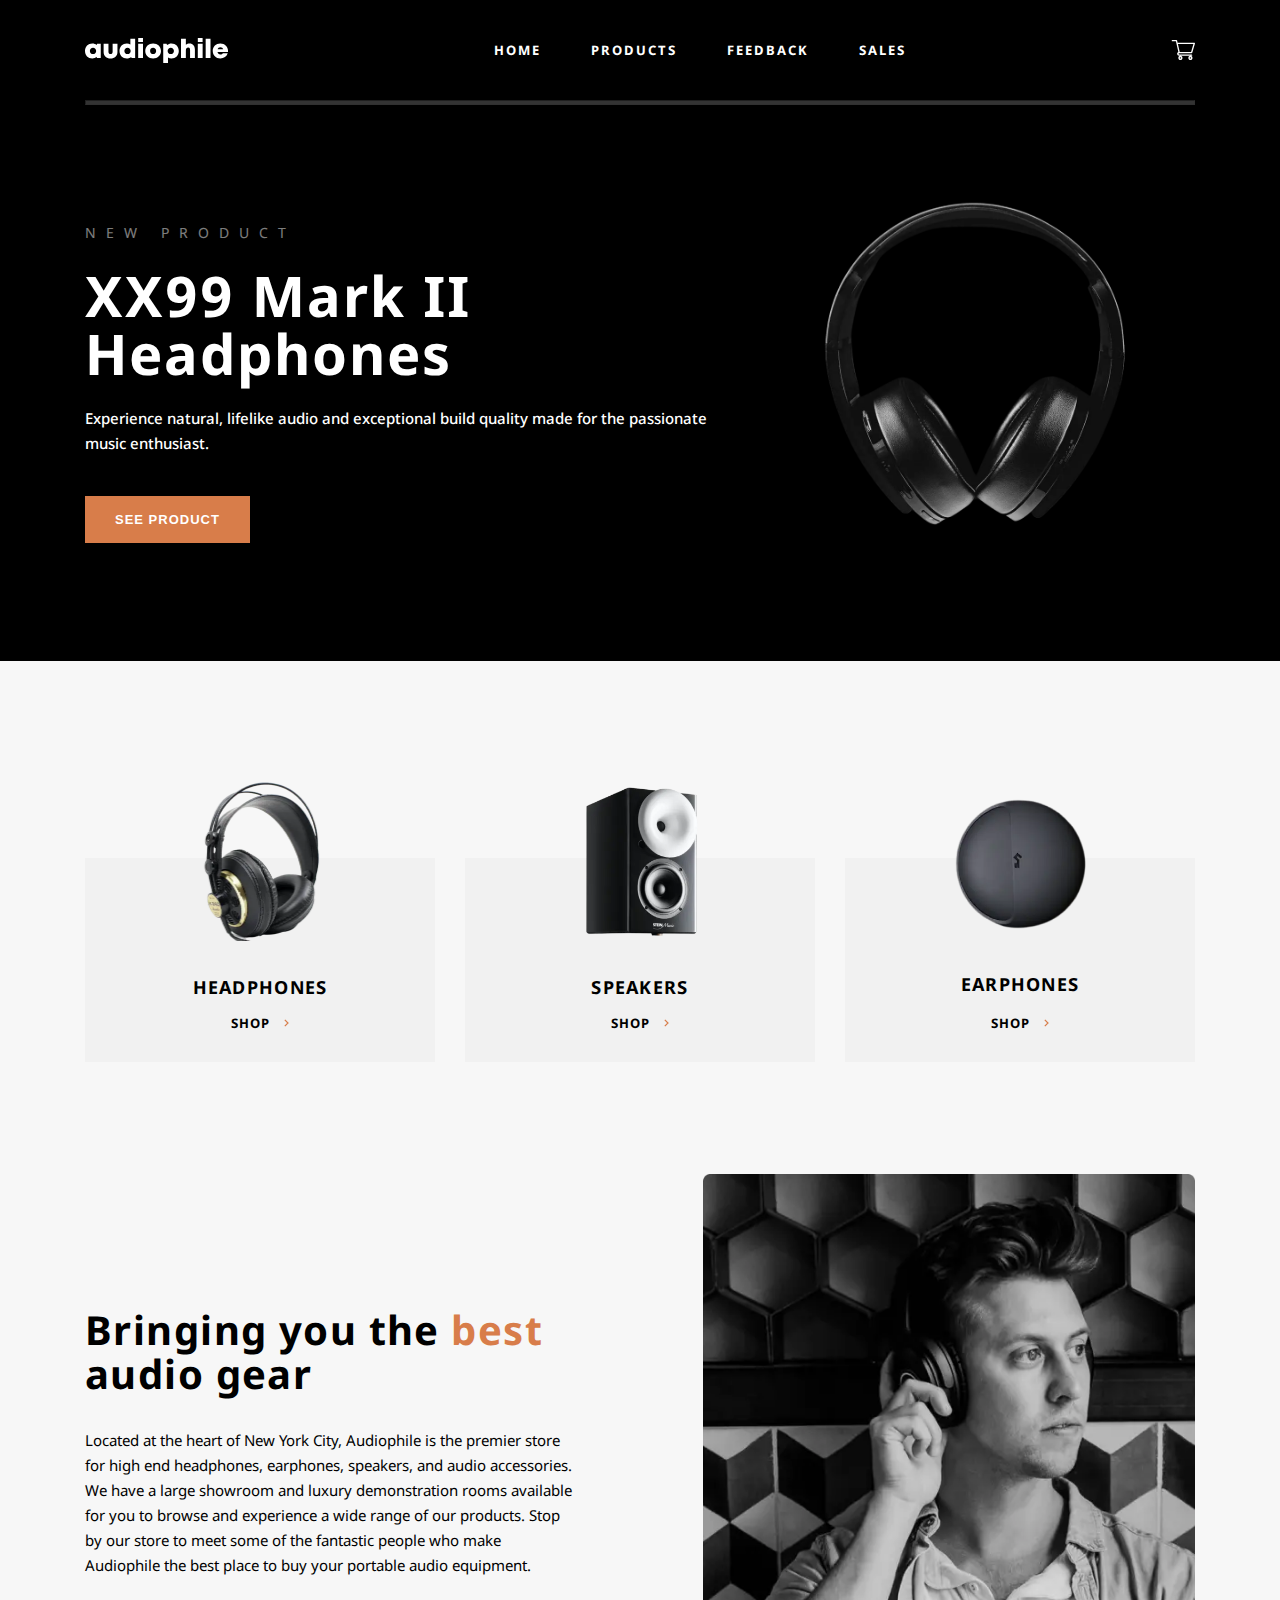
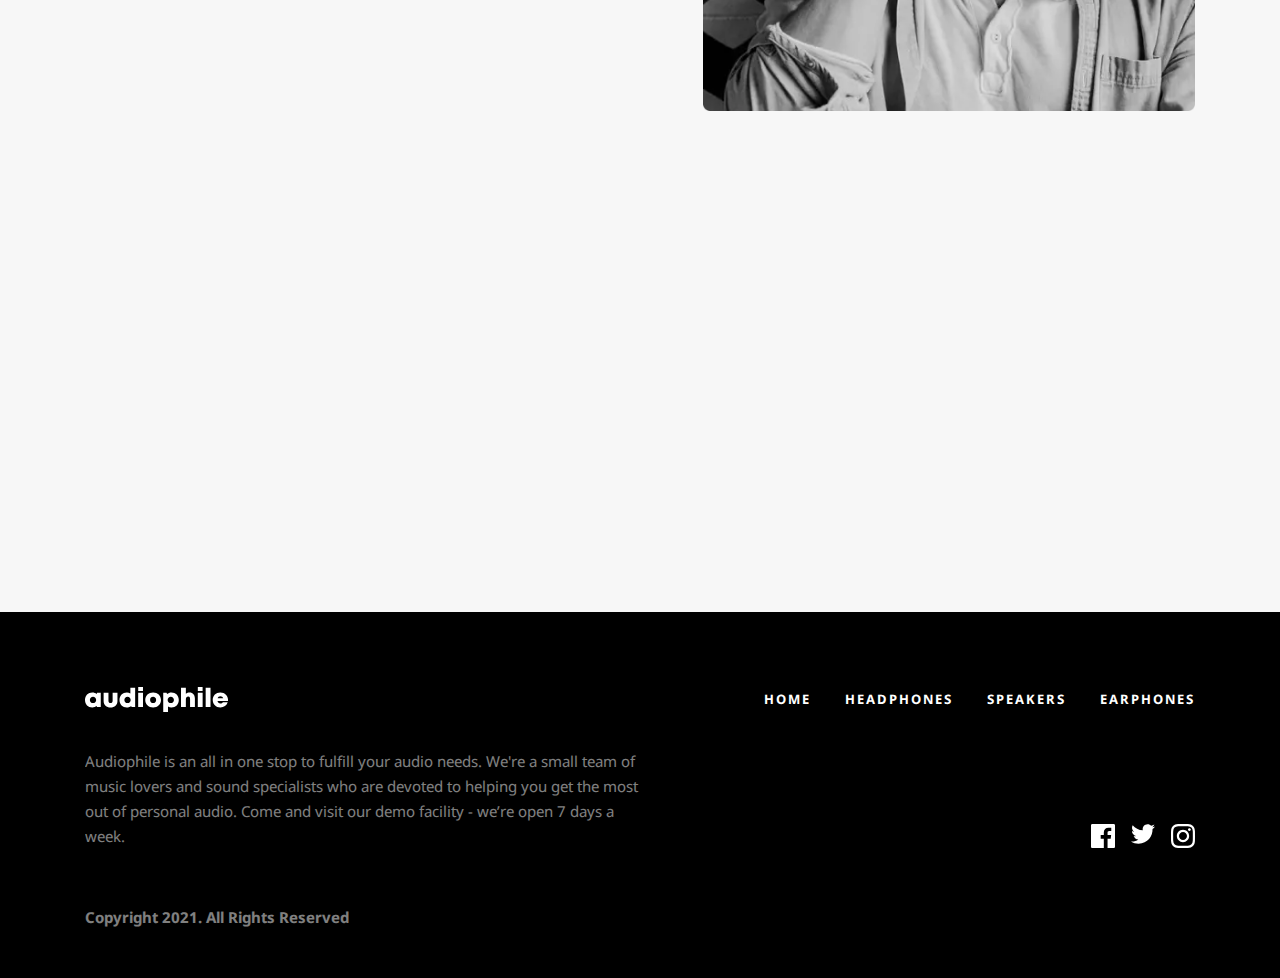
==== commit 50f17452: "featuren something" ====
--- a/index.html
+++ b/index.html
@@ -75,8 +75,8 @@
           </div>
         </div>
       </div>
-     
-      <hr class="underline"></hr>
+
+      <hr class="underline" />
     </header>
     <aside id="sidebar" class="hidden_aside">
       <div class="sidebar_menu">
@@ -213,7 +213,7 @@
             </a>
             <nav>
               <ul>
-                <li><a href="#/">Home</a></li>
+                <li><a href="#/">HOME</a></li>
                 <li><a href="#/">HEADPHONES</a></li>
                 <li><a href="#/">SPEAKERS</a></li>
                 <li><a href="#/">EARPHONES</a></li>
@@ -228,10 +228,10 @@
               devoted to helping you get the most out of personal audio. Come
               and visit our demo facility - we’re open 7 days a week.
             </p>
-            <nav>
+            <nav class="online_sources">
               <ul>
                 <li>
-                  <a href="#">
+                  <a href="#/">
                     <svg
                       class="online_platform"
                       width="24"
@@ -250,6 +250,7 @@
                 <li>
                   <a href="#"
                     ><svg
+                      class="online_platform"
                       width="24"
                       height="20"
                       viewBox="0 0 24 20"
@@ -264,8 +265,9 @@
                   </a>
                 </li>
                 <li>
-                  <a href="#"
-                    ><svg
+                  <a href="#">
+                    <svg
+                      class="online_platform"
                       width="24"
                       height="24"
                       viewBox="0 0 24 24"
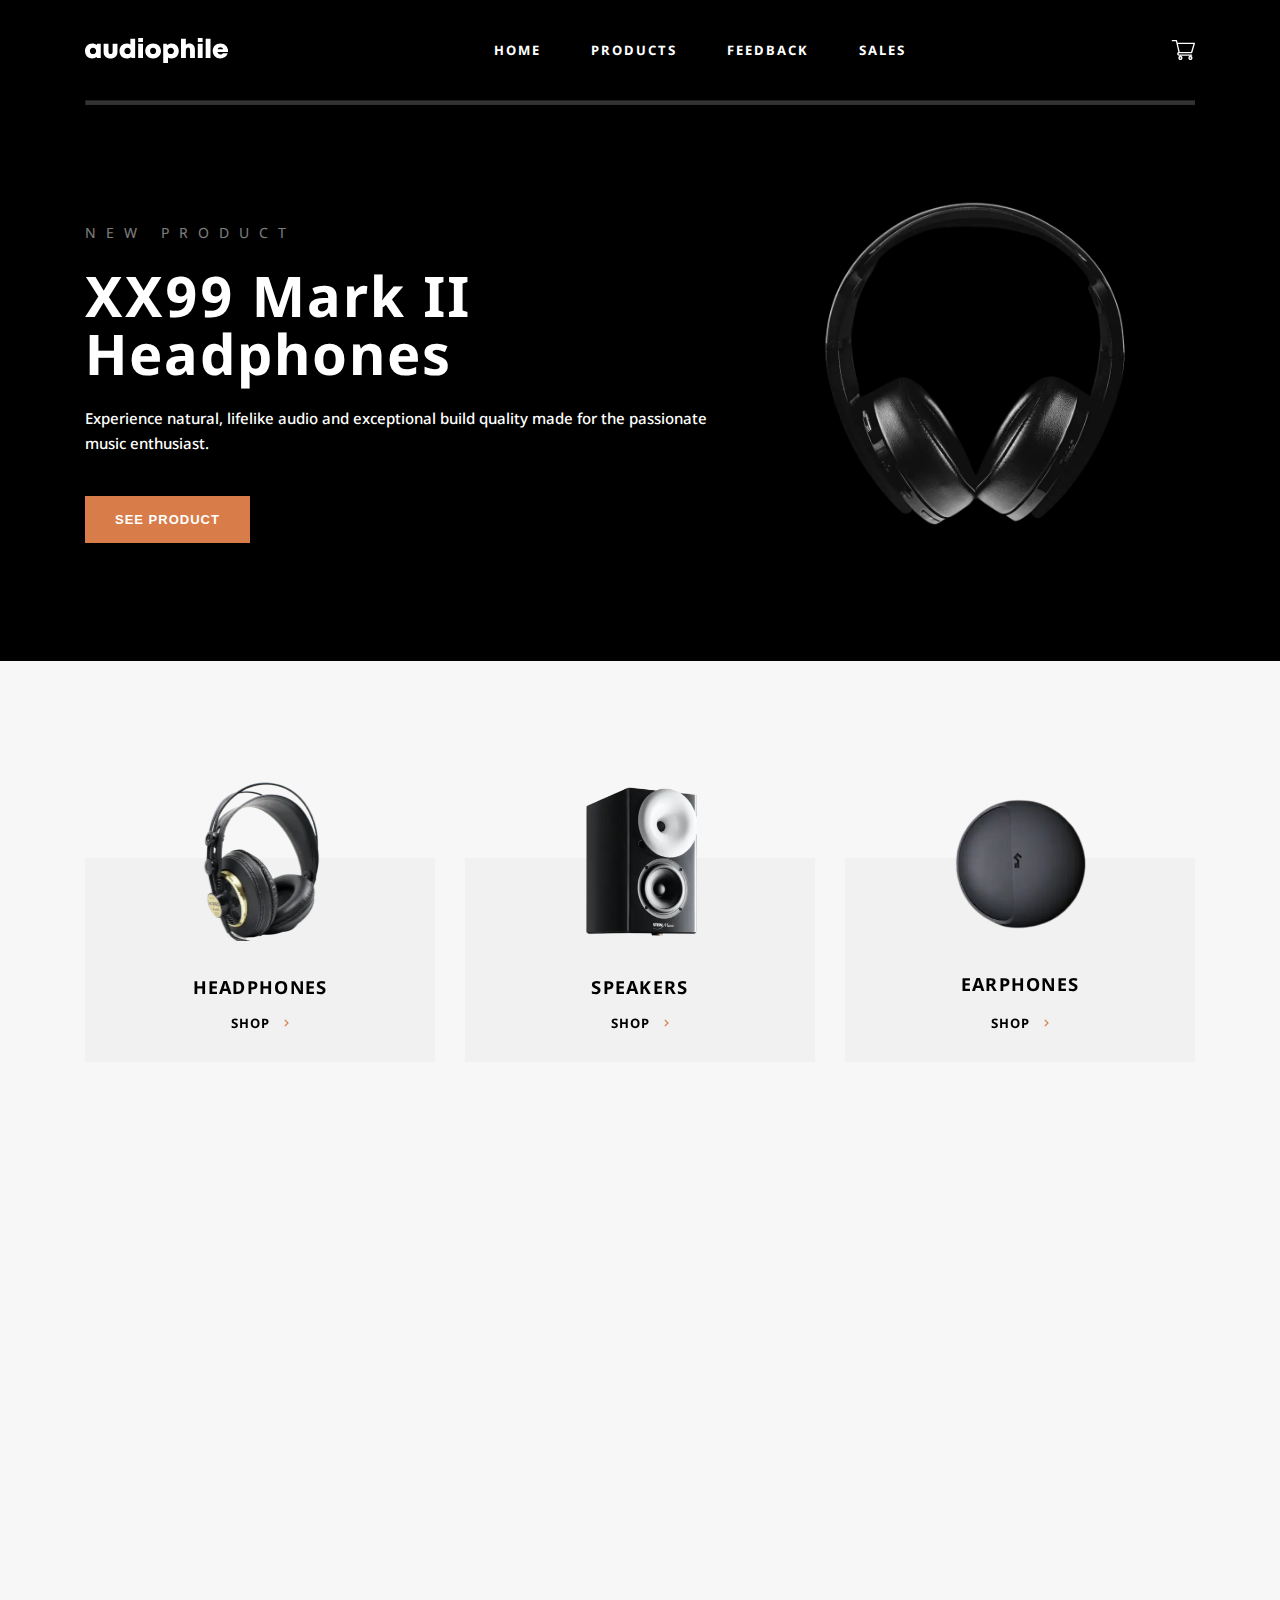
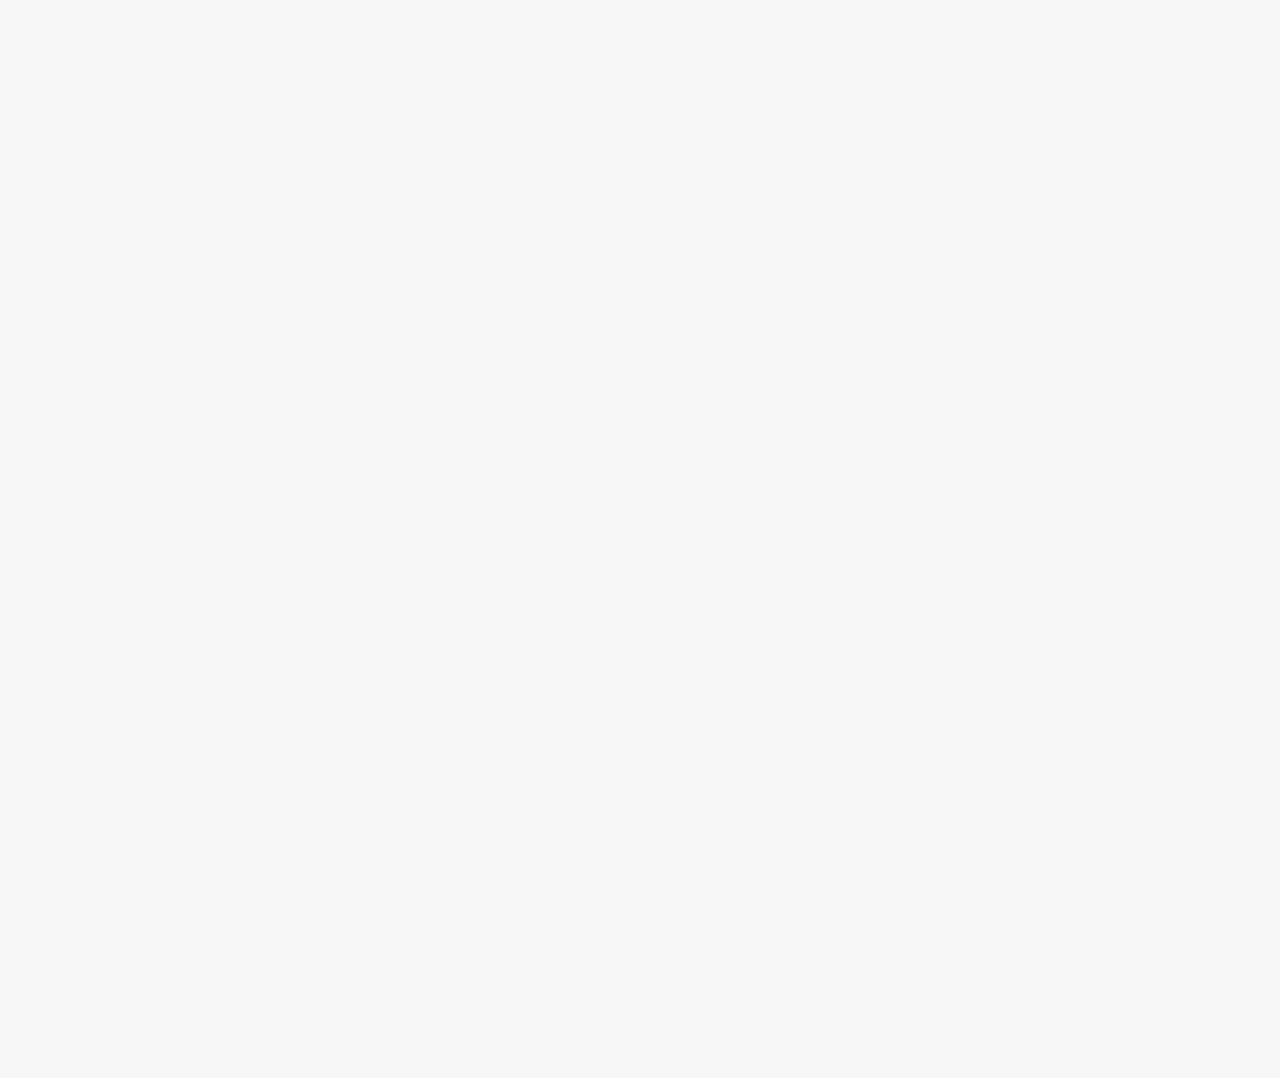
==== commit ebe0fe23: "feature aos/js" ====
--- a/index.html
+++ b/index.html
@@ -3,6 +3,8 @@
   <head>
     <meta charset="UTF-8" />
     <meta name="viewport" content="width=device-width, initial-scale=1.0" />
+    <link href="https://unpkg.com/aos@2.3.1/dist/aos.css" rel="stylesheet" />
+
     <link rel="stylesheet" href="./styles/global.css" />
     <title>Final</title>
   </head>
@@ -94,7 +96,7 @@
       <div class="overlay hidden"></div>
     </aside>
     <main>
-      <section class="new_product_container">
+      <section class="new_product_container" data-aos="fade-up">
         <div class="new_product_content">
           <div class="np_desc_div">
             <p class="new_product">NEW PRODUCT</p>
@@ -116,7 +118,11 @@
           </div>
         </div>
       </section>
-      <section class="selling_products_container" id="products">
+      <section
+        class="selling_products_container"
+        id="products"
+        data-aos="fade-up"
+      >
         <div class="selling_products_content">
           <div class="product_div">
             <div class="image_wrapper">
@@ -177,9 +183,9 @@
           </div>
         </div>
       </section>
-      <section class="advertise_container">
+      <section class="advertise_container" data-aos="fade-up">
         <div class="ad_content">
-          <div class="ad_describtion_text">
+          <div class="ad_describtion_text" data-aos="fade-right">
             <h2>Bringing you the <span>best</span> audio gear</h2>
             <p>
               Located at the heart of New York City, Audiophile is the premier
@@ -191,7 +197,7 @@
               audio equipment.
             </p>
           </div>
-          <div class="ad_img">
+          <div class="ad_img" data-aos="fade-left">
             <img
               src="./assets/webp/main/sec3/sec3-person.webp"
               alt="person with headphone"
@@ -200,7 +206,7 @@
         </div>
       </section>
     </main>
-    <footer>
+    <footer data-aos="fade-up">
       <div class="footer_container">
         <div class="footer_content">
           <div class="footer_logo_nav">
@@ -291,6 +297,9 @@
       </div>
     </footer>
 
+    <script src="https://unpkg.com/aos@2.3.1/dist/aos.js"></script>
+
     <script src="./js/aside.js"></script>
+    <script src="./js/script.js"></script>
   </body>
 </html>
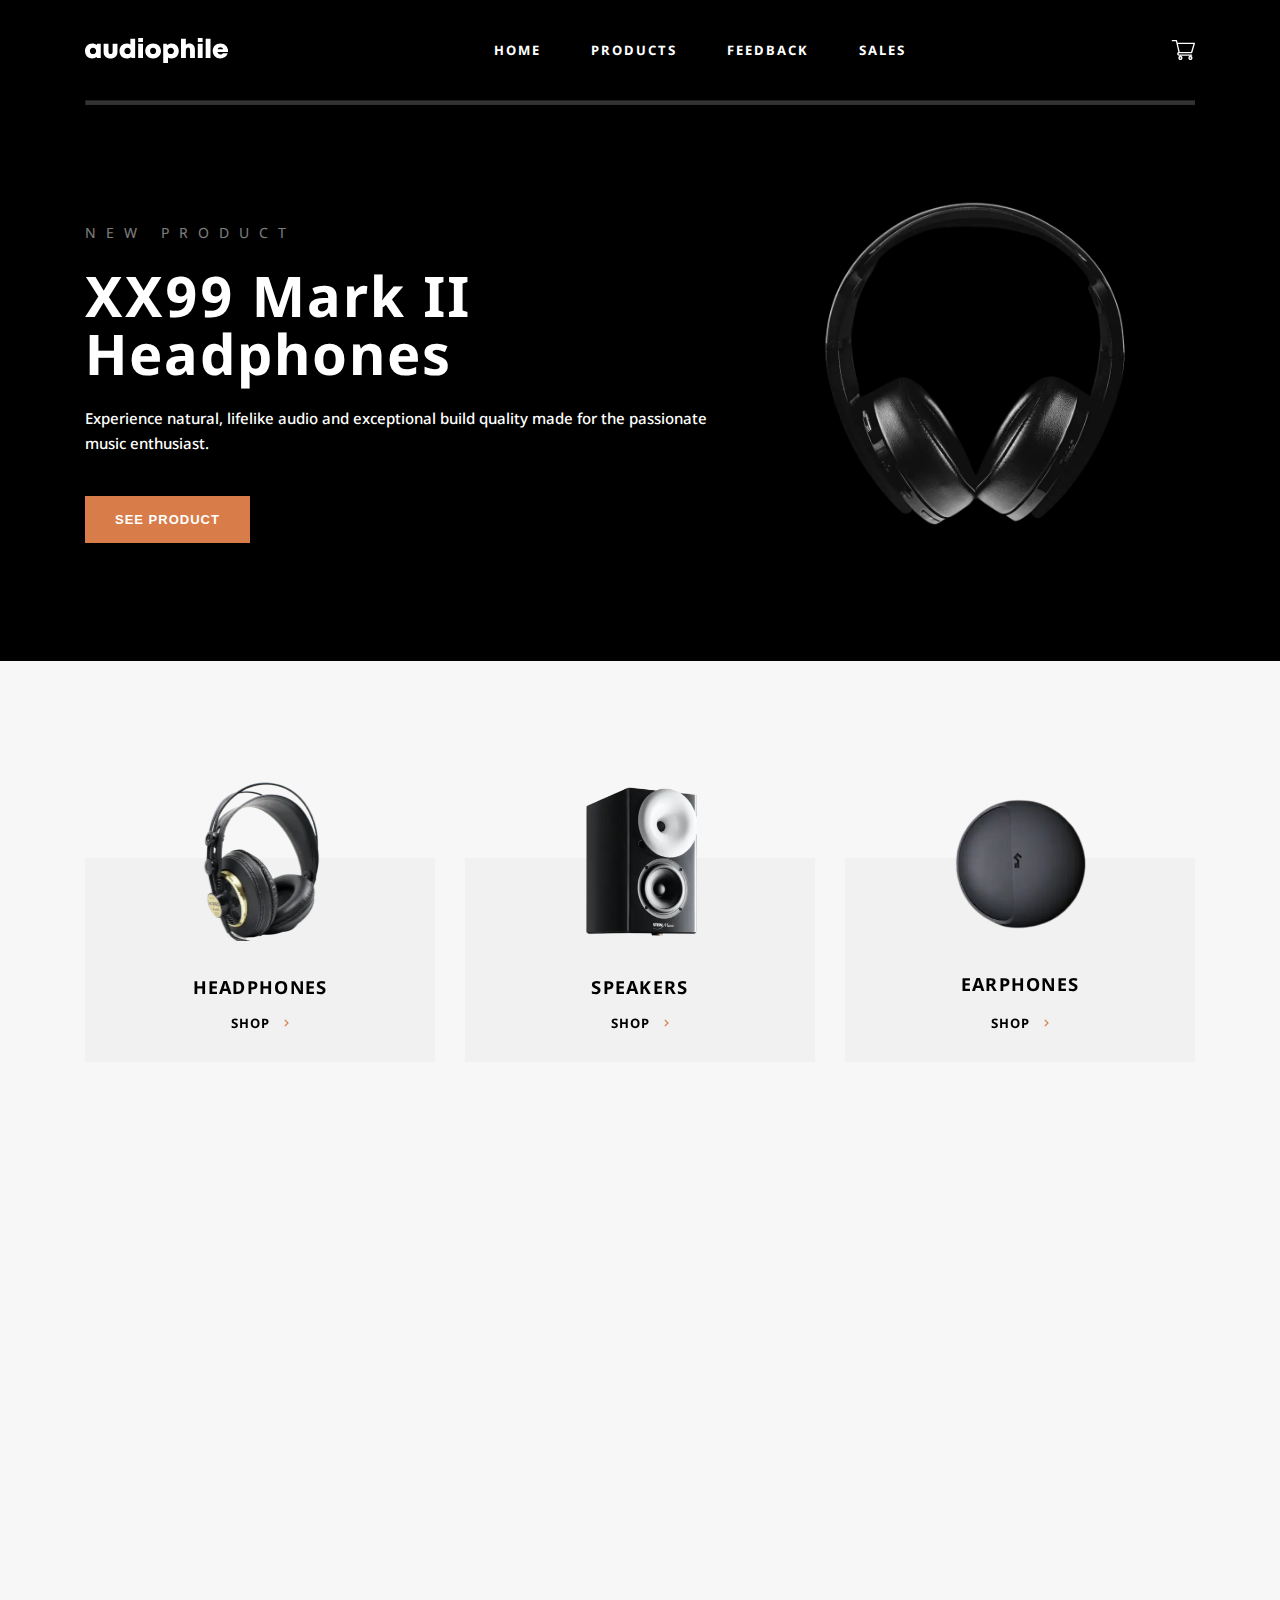
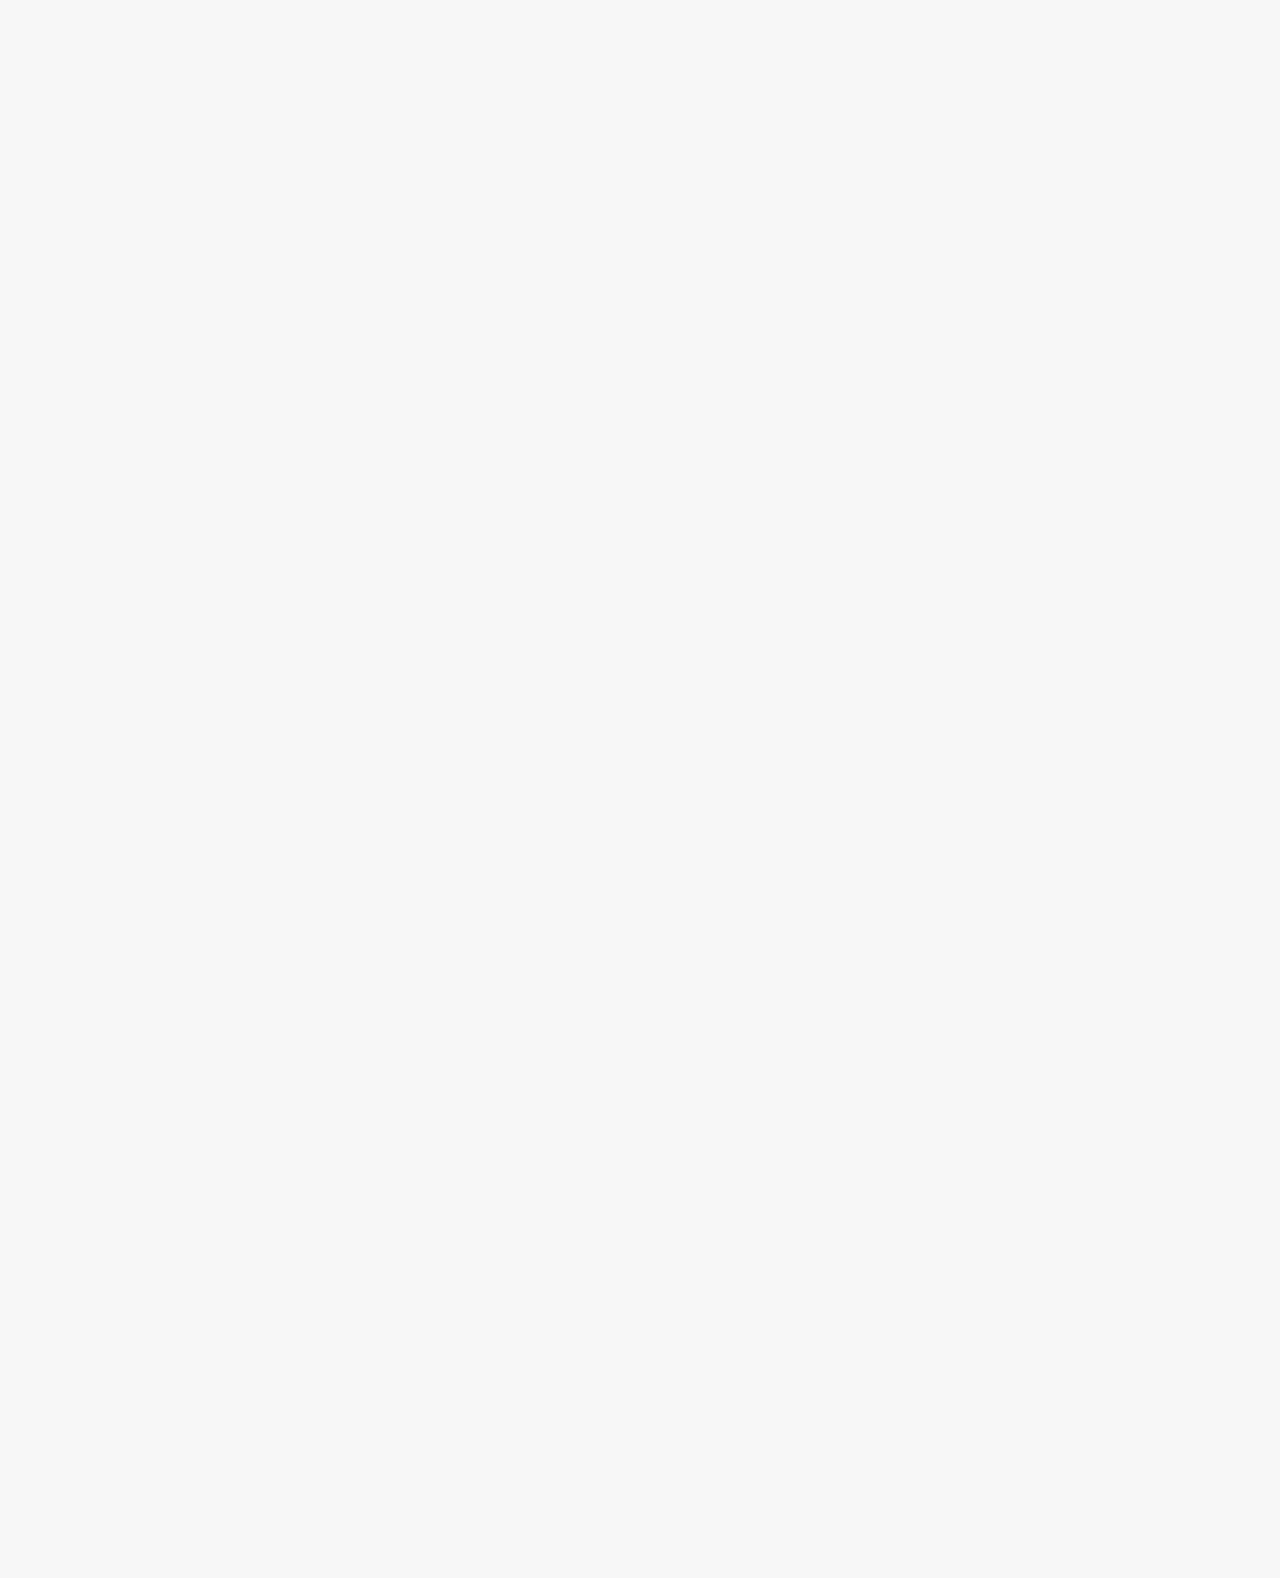
==== commit 6ac0d3ff: "feature/html" ====
--- a/index.html
+++ b/index.html
@@ -51,7 +51,7 @@
               <ul>
                 <li><a href=""> HOME </a></li>
                 <li><a href="#products"> PRODUCTS </a></li>
-                <li><a href=""> FEEDBACK </a></li>
+                <li><a href="#reviews"> FEEDBACK </a></li>
                 <li><a href=""> SALES </a></li>
               </ul>
             </nav>
@@ -185,7 +185,7 @@
       </section>
       <section class="advertise_container" data-aos="fade-up">
         <div class="ad_content">
-          <div class="ad_describtion_text" data-aos="fade-right">
+          <div class="ad_describtion_text">
             <h2>Bringing you the <span>best</span> audio gear</h2>
             <p>
               Located at the heart of New York City, Audiophile is the premier
@@ -197,11 +197,142 @@
               audio equipment.
             </p>
           </div>
-          <div class="ad_img" data-aos="fade-left">
+          <div class="ad_img">
             <img
               src="./assets/webp/main/sec3/sec3-person.webp"
               alt="person with headphone"
             />
+          </div>
+        </div>
+      </section>
+      <section
+        class="customer_reviews_container"
+        id="reviews"
+        data-aos="fade-up"
+      >
+        <div class="customer_reviews_container">
+          <div class="costumers_review_header" data-aos="fade-up">
+            <h2>OUR HAPPY CUSTOMERS</h2>
+            <div>
+              <img
+                src="./assets/svg/costumers_reviews/left_arrow.svg"
+                alt="left direction arrow icon"
+              />
+              <img
+                src="./assets/svg/costumers_reviews/right_arrow.svg"
+                alt="right direction arrow icon"
+              />
+            </div>
+          </div>
+          <div class="costumer_review_wrapper" data-aos="fade-up">
+            <div class="costumer_review">
+              <div class="review_star">
+                <img
+                  src="./assets/svg/costumers_reviews/star.svg"
+                  alt="review star"
+                />
+                <img
+                  src="./assets/svg/costumers_reviews/star.svg"
+                  alt="review star"
+                />
+                <img
+                  src="./assets/svg/costumers_reviews/star.svg"
+                  alt="review star"
+                />
+                <img
+                  src="./assets/svg/costumers_reviews/star.svg"
+                  alt="review star"
+                />
+                <img
+                  src="./assets/svg/costumers_reviews/star.svg"
+                  alt="review star"
+                />
+              </div>
+              <div>
+                <h3 class="costumer_name">Sarah M.</h3>
+                <img
+                  src="./assets/svg/costumers_reviews/verifiedIcon.svg"
+                  alt="verifiedIcon"
+                />
+              </div>
+              <p>
+                "I'm blown away by the quality and style of the clothes I
+                received from Shop.co. From casual wear to elegant dresses,
+                every piece I've bought has exceeded my expectations.”
+              </p>
+            </div>
+            <div class="costumer_review">
+              <div class="review_star">
+                <img
+                  src="./assets/svg/costumers_reviews/star.svg"
+                  alt="review star"
+                />
+                <img
+                  src="./assets/svg/costumers_reviews/star.svg"
+                  alt="review star"
+                />
+                <img
+                  src="./assets/svg/costumers_reviews/star.svg"
+                  alt="review star"
+                />
+                <img
+                  src="./assets/svg/costumers_reviews/star.svg"
+                  alt="review star"
+                />
+                <img
+                  src="./assets/svg/costumers_reviews/star.svg"
+                  alt="review star"
+                />
+              </div>
+              <div>
+                <h3 class="costumer_name">Sarah M.</h3>
+                <img
+                  src="./assets/svg/costumers_reviews/verifiedIcon.svg"
+                  alt="verifiedIcon"
+                />
+              </div>
+              <p>
+                "I'm blown away by the quality and style of the clothes I
+                received from Shop.co. From casual wear to elegant dresses,
+                every piece I've bought has exceeded my expectations.”
+              </p>
+            </div>
+            <div class="costumer_review">
+              <div class="review_star">
+                <img
+                  src="./assets/svg/costumers_reviews/star.svg"
+                  alt="review star"
+                />
+                <img
+                  src="./assets/svg/costumers_reviews/star.svg"
+                  alt="review star"
+                />
+                <img
+                  src="./assets/svg/costumers_reviews/star.svg"
+                  alt="review star"
+                />
+                <img
+                  src="./assets/svg/costumers_reviews/star.svg"
+                  alt="review star"
+                />
+                <img
+                  src="./assets/svg/costumers_reviews/star.svg"
+                  alt="review star"
+                />
+              </div>
+              <div>
+                <h3 class="costumer_name">Sarah M.</h3>
+                <img
+                  src="./assets/svg/costumers_reviews/verifiedIcon.svg"
+                  alt="verifiedIcon"
+                />
+              </div>
+              <p>
+                "I'm blown away by the quality and style of the clothes I
+                received from Shop.co. From casual wear to elegant dresses,
+                every piece I've bought has exceeded my expectations.”
+              </p>
+            </div>
           </div>
         </div>
       </section>
--- a/styles/global.css
+++ b/styles/global.css
@@ -161,7 +161,12 @@
   font-family: "Noto Sans Georgian", sans-serif;
 }
 
-body footer .footer_container .footer_content, body main .advertise_container .ad_content, body main .selling_products_container .selling_products_content, body main .new_product_container .new_product_content, body header .underline {
+body main .customer_reviews_container .customer_reviews_container .costumers_review_header {
+  display: flex;
+  justify-content: space-between;
+}
+
+body footer .footer_container .footer_content, body main .customer_reviews_container .customer_reviews_container, body main .advertise_container .ad_content, body main .selling_products_container .selling_products_content, body main .new_product_container .new_product_content, body header .underline {
   max-width: 111rem;
   width: 100%;
   margin: 0 auto;
@@ -631,6 +636,76 @@
   -o-object-position: top;
      object-position: top;
 }
+body main .customer_reviews_container .customer_reviews_container {
+  padding-top: 12rem;
+}
+@media only screen and (max-width: 1200px) {
+  body main .customer_reviews_container .customer_reviews_container {
+    padding: 0px 40px;
+    padding-top: 12rem;
+  }
+}
+body main .customer_reviews_container .customer_reviews_container .costumers_review_header h2 {
+  font-size: 4.8rem;
+  font-weight: 700;
+  line-height: 5.76rem;
+  text-align: left;
+}
+body main .customer_reviews_container .customer_reviews_container .costumers_review_header div {
+  display: flex;
+  align-items: center;
+  justify-content: center;
+  gap: 1.432rem;
+}
+body main .customer_reviews_container .costumer_review_wrapper {
+  margin-top: 5.3rem;
+  display: flex;
+  justify-content: space-between;
+  gap: 1.8rem;
+}
+@media only screen and (max-width: 1070px) {
+  body main .customer_reviews_container .costumer_review_wrapper {
+    gap: 1rem;
+  }
+}
+@media only screen and (max-width: 760px) {
+  body main .customer_reviews_container .costumer_review_wrapper {
+    flex-direction: column;
+    align-items: center;
+    gap: 2.8rem;
+  }
+}
+body main .customer_reviews_container .costumer_review_wrapper .costumer_review {
+  padding: 2.8rem 3.2rem;
+  border: 1px black solid;
+  border-radius: 2rem;
+  max-width: 35rem;
+}
+body main .customer_reviews_container .costumer_review_wrapper .costumer_review .review_star {
+  display: flex;
+  gap: 0.6rem;
+}
+body main .customer_reviews_container .costumer_review_wrapper .costumer_review div {
+  margin-top: 1.95rem;
+  display: flex;
+  align-items: center;
+  gap: 0.4rem;
+}
+body main .customer_reviews_container .costumer_review_wrapper .costumer_review div .costumer_name {
+  font-family: Satoshi;
+  font-size: 2rem;
+  font-weight: 700;
+  line-height: 2.2rem;
+  text-align: left;
+}
+body main .customer_reviews_container .costumer_review_wrapper .costumer_review p {
+  margin-top: 2rem;
+  font-family: Noto Sans Georgian;
+  font-size: 1.6rem;
+  font-weight: 400;
+  line-height: 2.2rem;
+  text-align: left;
+}
 
 body footer {
   background-color: black;
@@ -731,35 +806,35 @@
     text-align: center;
   }
 }
-body footer .footer_container .footer_content .footer_about_us nav {
+body footer .footer_container .footer_content .footer_about_us .online_sources {
   right: 0;
   justify-self: flex-end;
   align-self: flex-end;
   gap: 2rem;
 }
 @media only screen and (max-width: 1070px) {
-  body footer .footer_container .footer_content .footer_about_us nav {
+  body footer .footer_container .footer_content .footer_about_us .online_sources {
     justify-self: flex-end;
     margin-bottom: 4.6rem;
   }
 }
 @media only screen and (max-width: 760px) {
-  body footer .footer_container .footer_content .footer_about_us nav {
+  body footer .footer_container .footer_content .footer_about_us .online_sources {
     justify-self: center;
     margin-bottom: 3.8rem;
     gap: 1.6rem;
   }
 }
-body footer .footer_container .footer_content .footer_about_us nav ul {
-  display: flex;
-}
-body footer .footer_container .footer_content .footer_about_us nav ul li:not(:last-child) {
+body footer .footer_container .footer_content .footer_about_us .online_sources ul {
+  display: flex;
+}
+body footer .footer_container .footer_content .footer_about_us .online_sources ul li:not(:last-child) {
   margin-right: 1.6rem;
 }
-body footer .footer_container .footer_content .footer_about_us nav ul li:not(:last-child) a .online_platform path {
+body footer .footer_container .footer_content .footer_about_us .online_sources ul li:not(:last-child) a .online_platform path {
   transition: 250ms;
 }
-body footer .footer_container .footer_content .footer_about_us nav ul li:not(:last-child) a:hover .online_platform path {
+body footer .footer_container .footer_content .footer_about_us .online_sources ul li:not(:last-child) a:hover .online_platform path {
   fill: orange;
   transition: 250ms;
 }
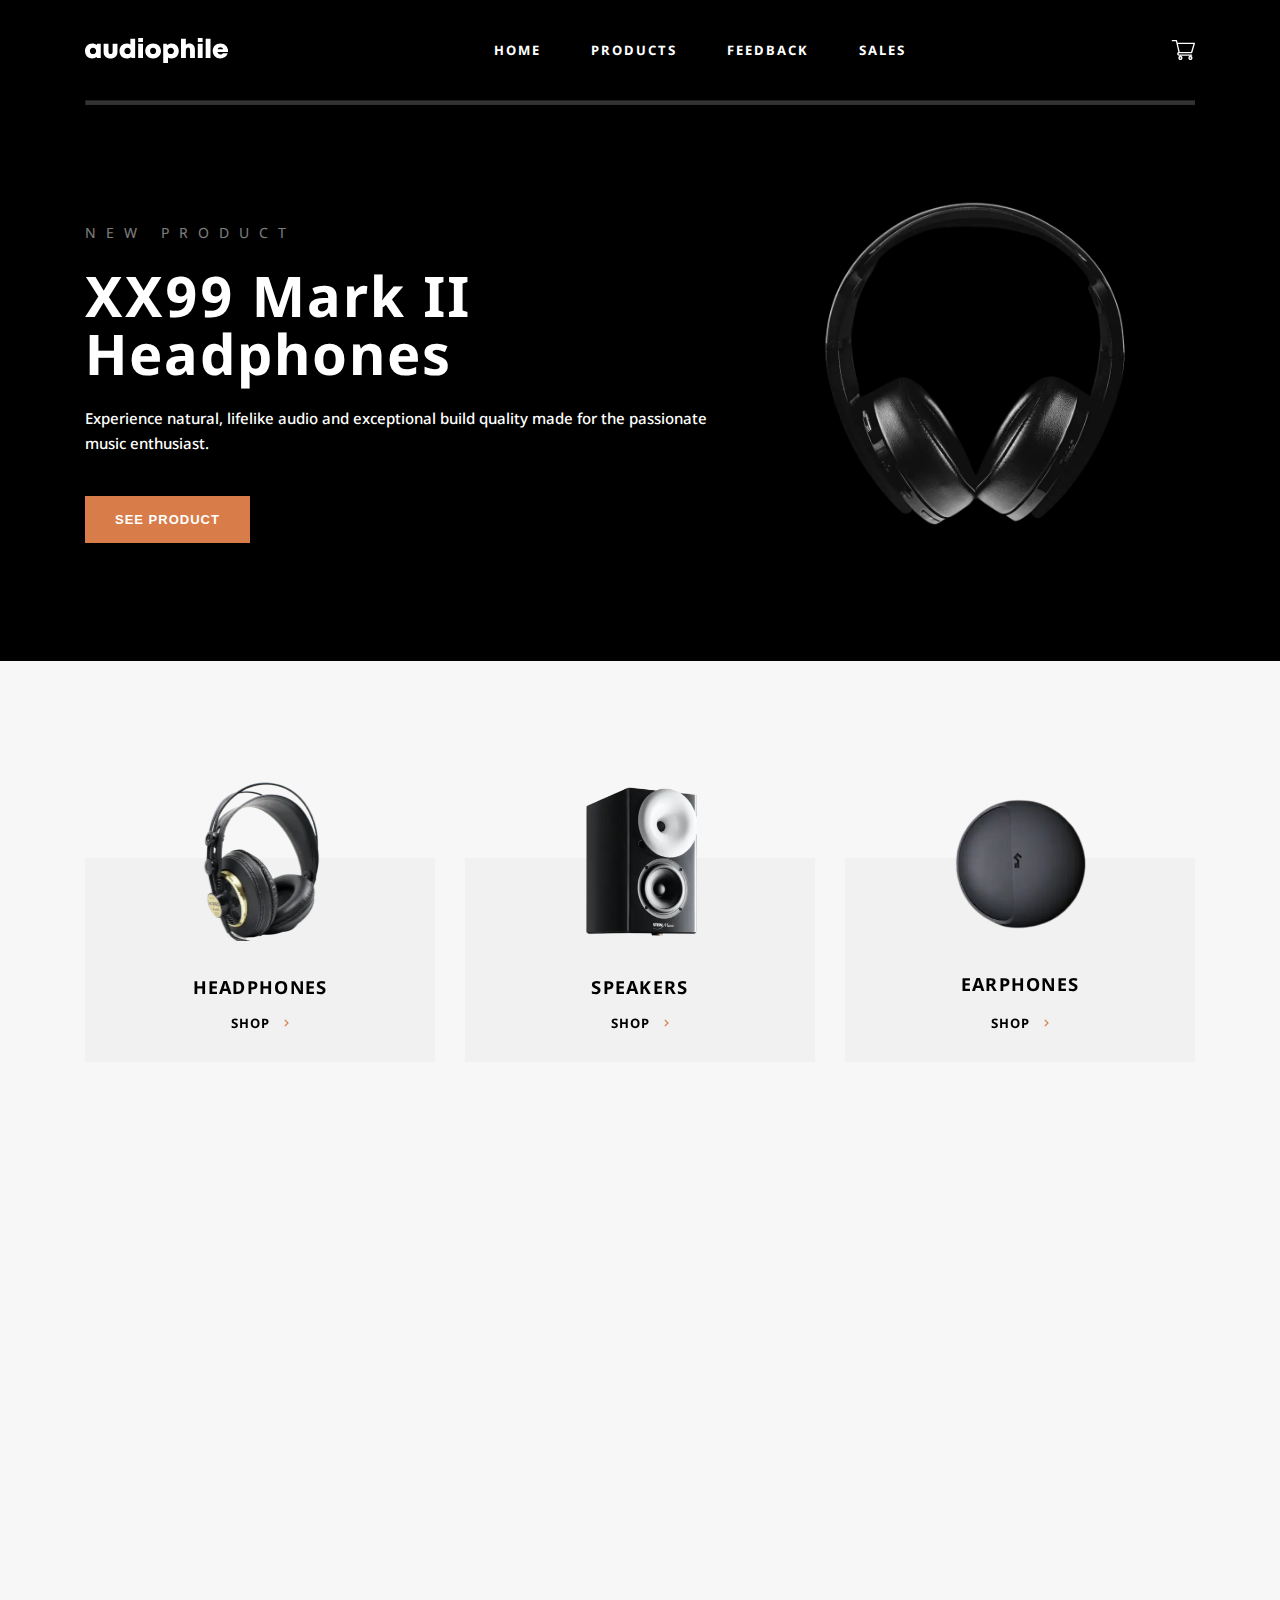
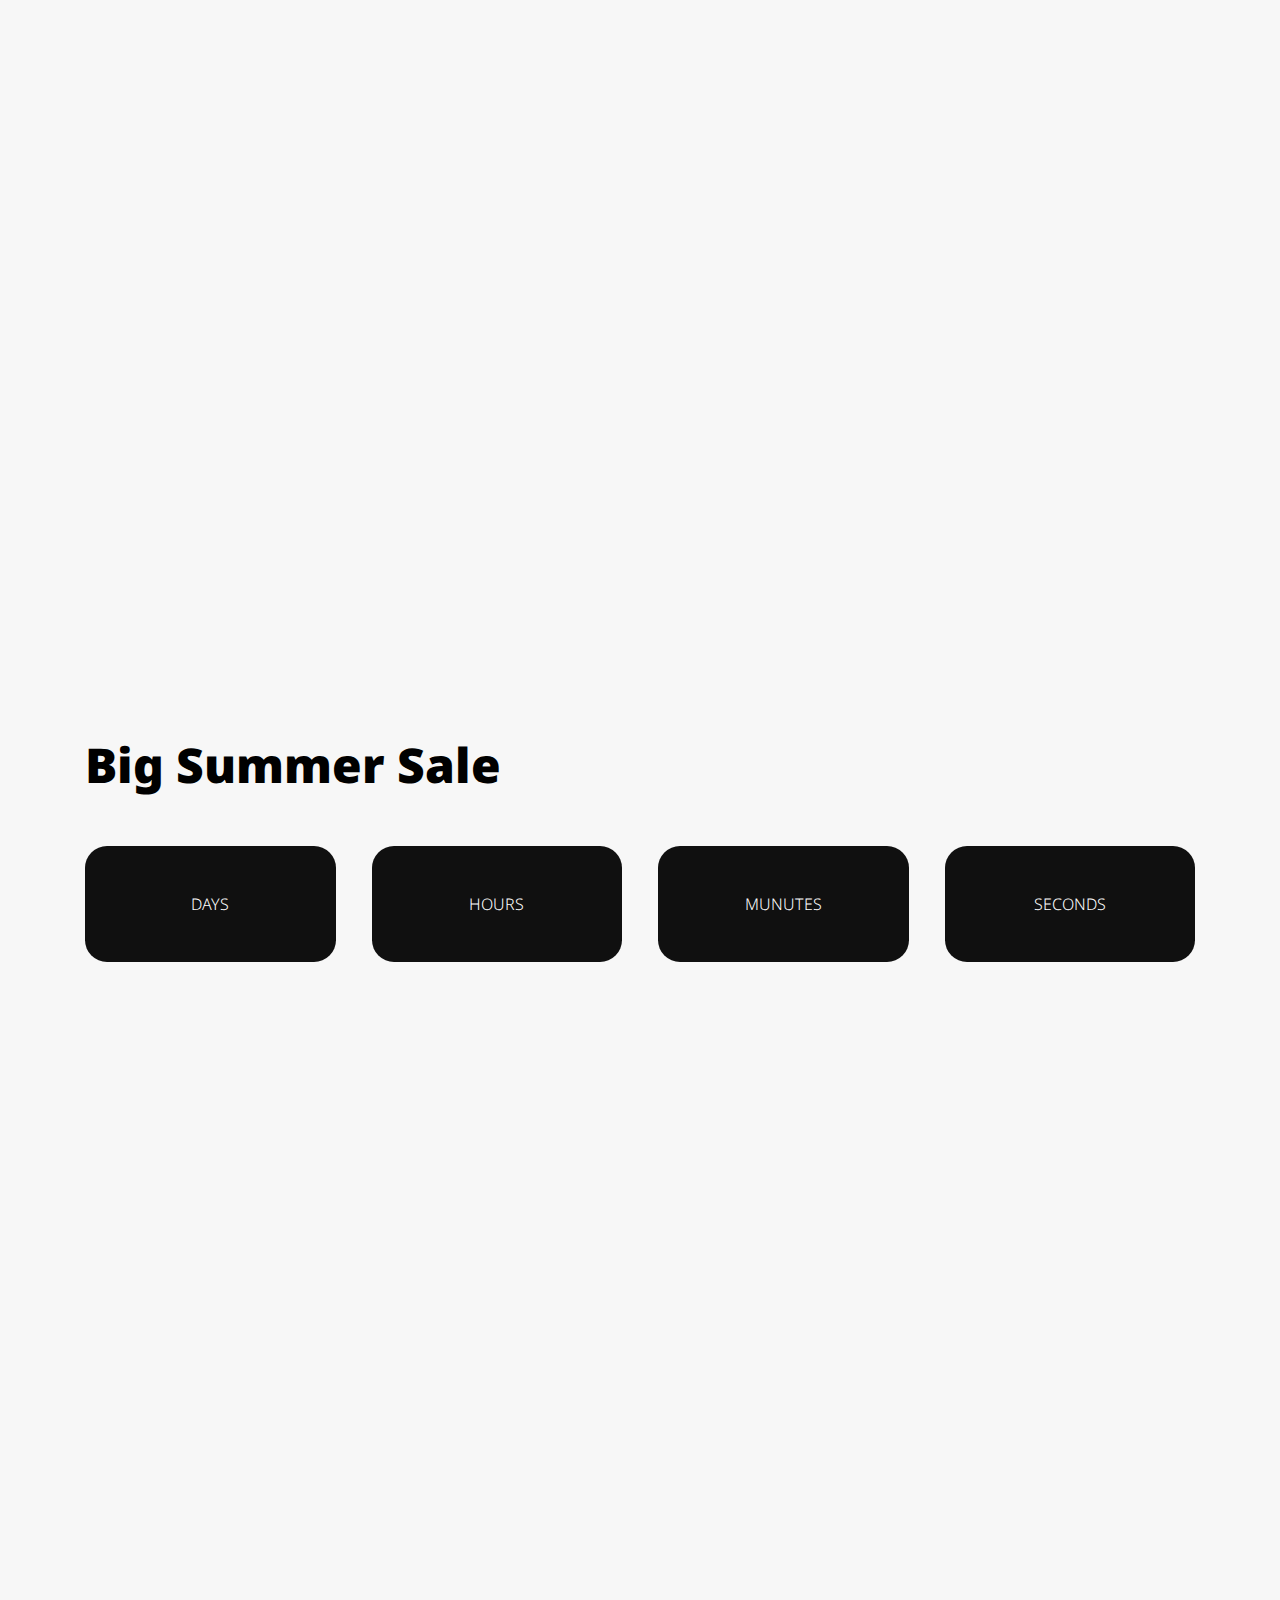
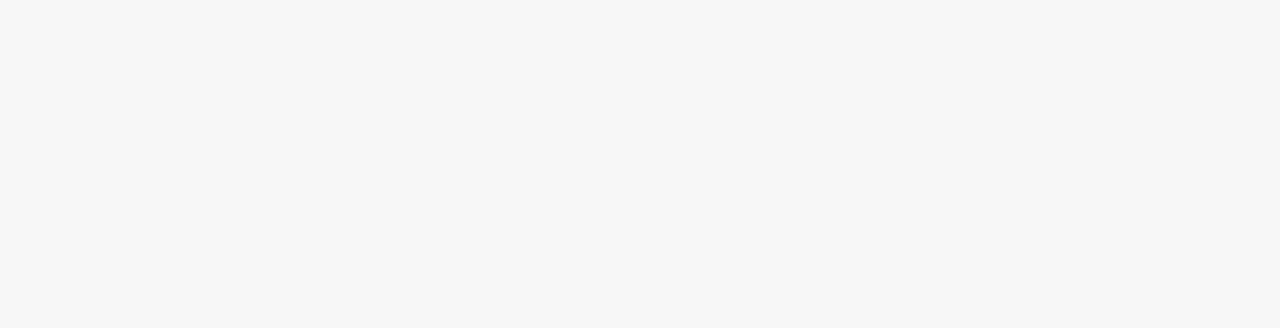
==== commit 92e17acc: "feature countdown/swiper.html" ====
--- a/index.html
+++ b/index.html
@@ -4,6 +4,10 @@
     <meta charset="UTF-8" />
     <meta name="viewport" content="width=device-width, initial-scale=1.0" />
     <link href="https://unpkg.com/aos@2.3.1/dist/aos.css" rel="stylesheet" />
+    <link
+      rel="stylesheet"
+      href="https://cdn.jsdelivr.net/npm/swiper@11/swiper-bundle.min.css"
+    />
 
     <link rel="stylesheet" href="./styles/global.css" />
     <title>Final</title>
@@ -96,7 +100,7 @@
       <div class="overlay hidden"></div>
     </aside>
     <main>
-      <section class="new_product_container" data-aos="fade-up">
+      <section class="new_product_container">
         <div class="new_product_content">
           <div class="np_desc_div">
             <p class="new_product">NEW PRODUCT</p>
@@ -213,126 +217,197 @@
         <div class="customer_reviews_container">
           <div class="costumers_review_header" data-aos="fade-up">
             <h2>OUR HAPPY CUSTOMERS</h2>
-            <div>
+            <div class="swiper_btn">
               <img
                 src="./assets/svg/costumers_reviews/left_arrow.svg"
                 alt="left direction arrow icon"
+                class="swiper-button-prev"
               />
               <img
                 src="./assets/svg/costumers_reviews/right_arrow.svg"
                 alt="right direction arrow icon"
-              />
-            </div>
-          </div>
-          <div class="costumer_review_wrapper" data-aos="fade-up">
-            <div class="costumer_review">
-              <div class="review_star">
-                <img
-                  src="./assets/svg/costumers_reviews/star.svg"
-                  alt="review star"
-                />
-                <img
-                  src="./assets/svg/costumers_reviews/star.svg"
-                  alt="review star"
-                />
-                <img
-                  src="./assets/svg/costumers_reviews/star.svg"
-                  alt="review star"
-                />
-                <img
-                  src="./assets/svg/costumers_reviews/star.svg"
-                  alt="review star"
-                />
-                <img
-                  src="./assets/svg/costumers_reviews/star.svg"
-                  alt="review star"
-                />
+                class="swiper-button-next"
+              />
+            </div>
+          </div>
+          <div
+            class="costumer_review_wrapper swiper mySwiper"
+            data-aos="fade-up"
+          >
+            <div class="swiper-wrapper">
+              <div class="costumer_review swiper-slide">
+                <div class="review_star">
+                  <img
+                    src="./assets/svg/costumers_reviews/star.svg"
+                    alt="review star"
+                  />
+                  <img
+                    src="./assets/svg/costumers_reviews/star.svg"
+                    alt="review star"
+                  />
+                  <img
+                    src="./assets/svg/costumers_reviews/star.svg"
+                    alt="review star"
+                  />
+                  <img
+                    src="./assets/svg/costumers_reviews/star.svg"
+                    alt="review star"
+                  />
+                  <img
+                    src="./assets/svg/costumers_reviews/star.svg"
+                    alt="review star"
+                  />
+                </div>
+                <div>
+                  <h3 class="costumer_name">Sarah M.</h3>
+                  <img
+                    src="./assets/svg/costumers_reviews/verifiedIcon.svg"
+                    alt="verifiedIcon"
+                  />
+                </div>
+                <p>
+                  "I'm blown away by the quality and style of the clothes I
+                  received from Shop.co. From casual wear to elegant dresses,
+                  every piece I've bought has exceeded my expectations.”
+                </p>
               </div>
-              <div>
-                <h3 class="costumer_name">Sarah M.</h3>
-                <img
-                  src="./assets/svg/costumers_reviews/verifiedIcon.svg"
-                  alt="verifiedIcon"
-                />
+              <div class="costumer_review swiper-slide">
+                <div class="review_star">
+                  <img
+                    src="./assets/svg/costumers_reviews/star.svg"
+                    alt="review star"
+                  />
+                  <img
+                    src="./assets/svg/costumers_reviews/star.svg"
+                    alt="review star"
+                  />
+                  <img
+                    src="./assets/svg/costumers_reviews/star.svg"
+                    alt="review star"
+                  />
+                  <img
+                    src="./assets/svg/costumers_reviews/star.svg"
+                    alt="review star"
+                  />
+                  <img
+                    src="./assets/svg/costumers_reviews/star.svg"
+                    alt="review star"
+                  />
+                </div>
+                <div>
+                  <h3 class="costumer_name">Sarah M.</h3>
+                  <img
+                    src="./assets/svg/costumers_reviews/verifiedIcon.svg"
+                    alt="verifiedIcon"
+                  />
+                </div>
+                <p>
+                  "I'm blown away by the quality and style of the clothes I
+                  received from Shop.co. From casual wear to elegant dresses,
+                  every piece I've bought has exceeded my expectations.”
+                </p>
               </div>
-              <p>
-                "I'm blown away by the quality and style of the clothes I
-                received from Shop.co. From casual wear to elegant dresses,
-                every piece I've bought has exceeded my expectations.”
-              </p>
-            </div>
-            <div class="costumer_review">
-              <div class="review_star">
-                <img
-                  src="./assets/svg/costumers_reviews/star.svg"
-                  alt="review star"
-                />
-                <img
-                  src="./assets/svg/costumers_reviews/star.svg"
-                  alt="review star"
-                />
-                <img
-                  src="./assets/svg/costumers_reviews/star.svg"
-                  alt="review star"
-                />
-                <img
-                  src="./assets/svg/costumers_reviews/star.svg"
-                  alt="review star"
-                />
-                <img
-                  src="./assets/svg/costumers_reviews/star.svg"
-                  alt="review star"
-                />
+              <div class="costumer_review swiper-slide">
+                <div class="review_star">
+                  <img
+                    src="./assets/svg/costumers_reviews/star.svg"
+                    alt="review star"
+                  />
+                  <img
+                    src="./assets/svg/costumers_reviews/star.svg"
+                    alt="review star"
+                  />
+                  <img
+                    src="./assets/svg/costumers_reviews/star.svg"
+                    alt="review star"
+                  />
+                  <img
+                    src="./assets/svg/costumers_reviews/star.svg"
+                    alt="review star"
+                  />
+                  <img
+                    src="./assets/svg/costumers_reviews/star.svg"
+                    alt="review star"
+                  />
+                </div>
+                <div>
+                  <h3 class="costumer_name">Sarah M.</h3>
+                  <img
+                    src="./assets/svg/costumers_reviews/verifiedIcon.svg"
+                    alt="verifiedIcon"
+                  />
+                </div>
+                <p>
+                  "I'm blown away by the quality and style of the clothes I
+                  received from Shop.co. From casual wear to elegant dresses,
+                  every piece I've bought has exceeded my expectations.”
+                </p>
               </div>
-              <div>
-                <h3 class="costumer_name">Sarah M.</h3>
-                <img
-                  src="./assets/svg/costumers_reviews/verifiedIcon.svg"
-                  alt="verifiedIcon"
-                />
+              <div class="costumer_review swiper-slide">
+                <div class="review_star">
+                  <img
+                    src="./assets/svg/costumers_reviews/star.svg"
+                    alt="review star"
+                  />
+                  <img
+                    src="./assets/svg/costumers_reviews/star.svg"
+                    alt="review star"
+                  />
+                  <img
+                    src="./assets/svg/costumers_reviews/star.svg"
+                    alt="review star"
+                  />
+                  <img
+                    src="./assets/svg/costumers_reviews/star.svg"
+                    alt="review star"
+                  />
+                  <img
+                    src="./assets/svg/costumers_reviews/star.svg"
+                    alt="review star"
+                  />
+                </div>
+                <div>
+                  <h3 class="costumer_name">Sarah M.</h3>
+                  <img
+                    src="./assets/svg/costumers_reviews/verifiedIcon.svg"
+                    alt="verifiedIcon"
+                  />
+                </div>
+                <p>
+                  "I'm blown away by the quality and style of the clothes I
+                  received from Shop.co. From casual wear to elegant dresses,
+                  every piece I've bought has exceeded my expectations.”
+                </p>
               </div>
-              <p>
-                "I'm blown away by the quality and style of the clothes I
-                received from Shop.co. From casual wear to elegant dresses,
-                every piece I've bought has exceeded my expectations.”
-              </p>
-            </div>
-            <div class="costumer_review">
-              <div class="review_star">
-                <img
-                  src="./assets/svg/costumers_reviews/star.svg"
-                  alt="review star"
-                />
-                <img
-                  src="./assets/svg/costumers_reviews/star.svg"
-                  alt="review star"
-                />
-                <img
-                  src="./assets/svg/costumers_reviews/star.svg"
-                  alt="review star"
-                />
-                <img
-                  src="./assets/svg/costumers_reviews/star.svg"
-                  alt="review star"
-                />
-                <img
-                  src="./assets/svg/costumers_reviews/star.svg"
-                  alt="review star"
-                />
-              </div>
-              <div>
-                <h3 class="costumer_name">Sarah M.</h3>
-                <img
-                  src="./assets/svg/costumers_reviews/verifiedIcon.svg"
-                  alt="verifiedIcon"
-                />
-              </div>
-              <p>
-                "I'm blown away by the quality and style of the clothes I
-                received from Shop.co. From casual wear to elegant dresses,
-                every piece I've bought has exceeded my expectations.”
-              </p>
-            </div>
+            </div>
+          </div>
+        </div>
+      </section>
+      <section class="sale_offer_container">
+        <div class="sale_offer_content">
+          <div class="sale_off_header">
+            <h2>Big Summer Sale</h2>
+          </div>
+          <div class="sale_timer_wrapper">
+            <div class="count-down_div">
+              <p class="day"></p>
+              <p>DAYS</p>
+            </div>
+            <div class="count-down_div">
+              <p class="hours"></p>
+              <p>HOURS</p>
+            </div>
+            <div class="count-down_div">
+              <p class="minuts"></p>
+              <p>MUNUTES</p>
+            </div>
+            <div class="count-down_div">
+              <p class="seconds"></p>
+              <p>SECONDS</p>
+            </div>
+          </div>
+          <div class="top_sale_products">
+            <p>Click to see <span> Sale Products</span></p>
           </div>
         </div>
       </section>
@@ -430,7 +505,11 @@
 
     <script src="https://unpkg.com/aos@2.3.1/dist/aos.js"></script>
 
+    <script src="https://cdn.jsdelivr.net/npm/swiper@11/swiper-bundle.min.js"></script>
+
+    <script src="./js/swiper.js"></script>
     <script src="./js/aside.js"></script>
     <script src="./js/script.js"></script>
+    <script src="./js/saleOffer.js"></script>
   </body>
 </html>
--- a/styles/global.css
+++ b/styles/global.css
@@ -166,7 +166,7 @@
   justify-content: space-between;
 }
 
-body footer .footer_container .footer_content, body main .customer_reviews_container .customer_reviews_container, body main .advertise_container .ad_content, body main .selling_products_container .selling_products_content, body main .new_product_container .new_product_content, body header .underline {
+body footer .footer_container .footer_content, body main .sale_offer_container .sale_offer_content, body main .customer_reviews_container .customer_reviews_container, body main .advertise_container .ad_content, body main .selling_products_container .selling_products_content, body main .new_product_container .new_product_content, body header .underline {
   max-width: 111rem;
   width: 100%;
   margin: 0 auto;
@@ -645,17 +645,28 @@
     padding-top: 12rem;
   }
 }
+body main .customer_reviews_container .customer_reviews_container .costumers_review_header {
+  position: relative;
+}
 body main .customer_reviews_container .customer_reviews_container .costumers_review_header h2 {
   font-size: 4.8rem;
   font-weight: 700;
   line-height: 5.76rem;
   text-align: left;
 }
-body main .customer_reviews_container .customer_reviews_container .costumers_review_header div {
-  display: flex;
-  align-items: center;
-  justify-content: center;
-  gap: 1.432rem;
+body main .customer_reviews_container .customer_reviews_container .costumers_review_header .swiper_btn {
+  position: relative;
+}
+body main .customer_reviews_container .customer_reviews_container .costumers_review_header .swiper_btn .swiper-button-prev {
+  left: var(--swiper-navigation-sides-offset, -80px);
+}
+body main .customer_reviews_container .customer_reviews_container .costumers_review_header .swiper_btn .swiper-button-next {
+  position: absolute;
+  right: var(--swiper-navigation-sides-offset, 0px);
+}
+body main .customer_reviews_container .swiper {
+  width: 100%;
+  height: 100%;
 }
 body main .customer_reviews_container .costumer_review_wrapper {
   margin-top: 5.3rem;
@@ -675,30 +686,36 @@
     gap: 2.8rem;
   }
 }
-body main .customer_reviews_container .costumer_review_wrapper .costumer_review {
+body main .customer_reviews_container .costumer_review_wrapper .swiper-wrapper {
+  display: flex;
+  justify-content: space-between;
+  gap: 1.8rem;
+}
+body main .customer_reviews_container .costumer_review_wrapper .swiper-wrapper .costumer_review {
   padding: 2.8rem 3.2rem;
   border: 1px black solid;
   border-radius: 2rem;
   max-width: 35rem;
-}
-body main .customer_reviews_container .costumer_review_wrapper .costumer_review .review_star {
+  width: 100%;
+}
+body main .customer_reviews_container .costumer_review_wrapper .swiper-wrapper .costumer_review .review_star {
   display: flex;
   gap: 0.6rem;
 }
-body main .customer_reviews_container .costumer_review_wrapper .costumer_review div {
+body main .customer_reviews_container .costumer_review_wrapper .swiper-wrapper .costumer_review div {
   margin-top: 1.95rem;
   display: flex;
   align-items: center;
   gap: 0.4rem;
 }
-body main .customer_reviews_container .costumer_review_wrapper .costumer_review div .costumer_name {
+body main .customer_reviews_container .costumer_review_wrapper .swiper-wrapper .costumer_review div .costumer_name {
   font-family: Satoshi;
   font-size: 2rem;
   font-weight: 700;
   line-height: 2.2rem;
   text-align: left;
 }
-body main .customer_reviews_container .costumer_review_wrapper .costumer_review p {
+body main .customer_reviews_container .costumer_review_wrapper .swiper-wrapper .costumer_review p {
   margin-top: 2rem;
   font-family: Noto Sans Georgian;
   font-size: 1.6rem;
@@ -706,9 +723,62 @@
   line-height: 2.2rem;
   text-align: left;
 }
+body main .sale_offer_container .sale_offer_content {
+  padding-top: 12rem;
+}
+@media only screen and (max-width: 1200px) {
+  body main .sale_offer_container .sale_offer_content {
+    padding: 1.2rem 4rem;
+  }
+}
+body main .sale_offer_container .sale_offer_content .sale_off_header {
+  font-family: Noto Sans Georgian;
+  font-size: 4.8rem;
+  font-weight: 900;
+  line-height: 6.528rem;
+  text-align: left;
+}
+body main .sale_offer_container .sale_offer_content .sale_timer_wrapper {
+  display: flex;
+  gap: 3.6rem;
+  padding-top: 4.8rem;
+}
+body main .sale_offer_container .sale_offer_content .sale_timer_wrapper .count-down_div {
+  border-radius: 2.2rem;
+  max-width: 25.2rem;
+  width: 100%;
+  padding: 4.6rem 3.6rem;
+  background-color: #101010;
+  color: #ffffff;
+}
+body main .sale_offer_container .sale_offer_content .sale_timer_wrapper .count-down_div p:first-child {
+  font-size: 6.4rem;
+  font-weight: 900;
+  line-height: 9.6rem;
+  text-align: center;
+}
+body main .sale_offer_container .sale_offer_content .sale_timer_wrapper .count-down_div p:last-child {
+  font-size: 1.6rem;
+  font-weight: 300;
+  line-height: 2.4rem;
+  text-align: center;
+}
+body main .sale_offer_container .sale_offer_content .top_sale_products {
+  display: none;
+  cursor: pointer;
+  padding-top: 7rem;
+}
+body main .sale_offer_container .sale_offer_content .top_sale_products p {
+  font-size: 2.7rem;
+  font-weight: 600;
+  line-height: 2.4rem;
+}
+body main .sale_offer_container .sale_offer_content .top_sale_products p span {
+  color: #d87d4a;
+}
 
 body footer {
-  background-color: black;
+  background-color: #101010;
 }
 body footer .footer_container {
   margin-top: 50rem;
@@ -827,14 +897,12 @@
 }
 body footer .footer_container .footer_content .footer_about_us .online_sources ul {
   display: flex;
-}
-body footer .footer_container .footer_content .footer_about_us .online_sources ul li:not(:last-child) {
-  margin-right: 1.6rem;
-}
-body footer .footer_container .footer_content .footer_about_us .online_sources ul li:not(:last-child) a .online_platform path {
+  gap: 1.6rem;
+}
+body footer .footer_container .footer_content .footer_about_us .online_sources ul li a .online_platform path {
   transition: 250ms;
 }
-body footer .footer_container .footer_content .footer_about_us .online_sources ul li:not(:last-child) a:hover .online_platform path {
+body footer .footer_container .footer_content .footer_about_us .online_sources ul li a:hover .online_platform path {
   fill: orange;
   transition: 250ms;
 }
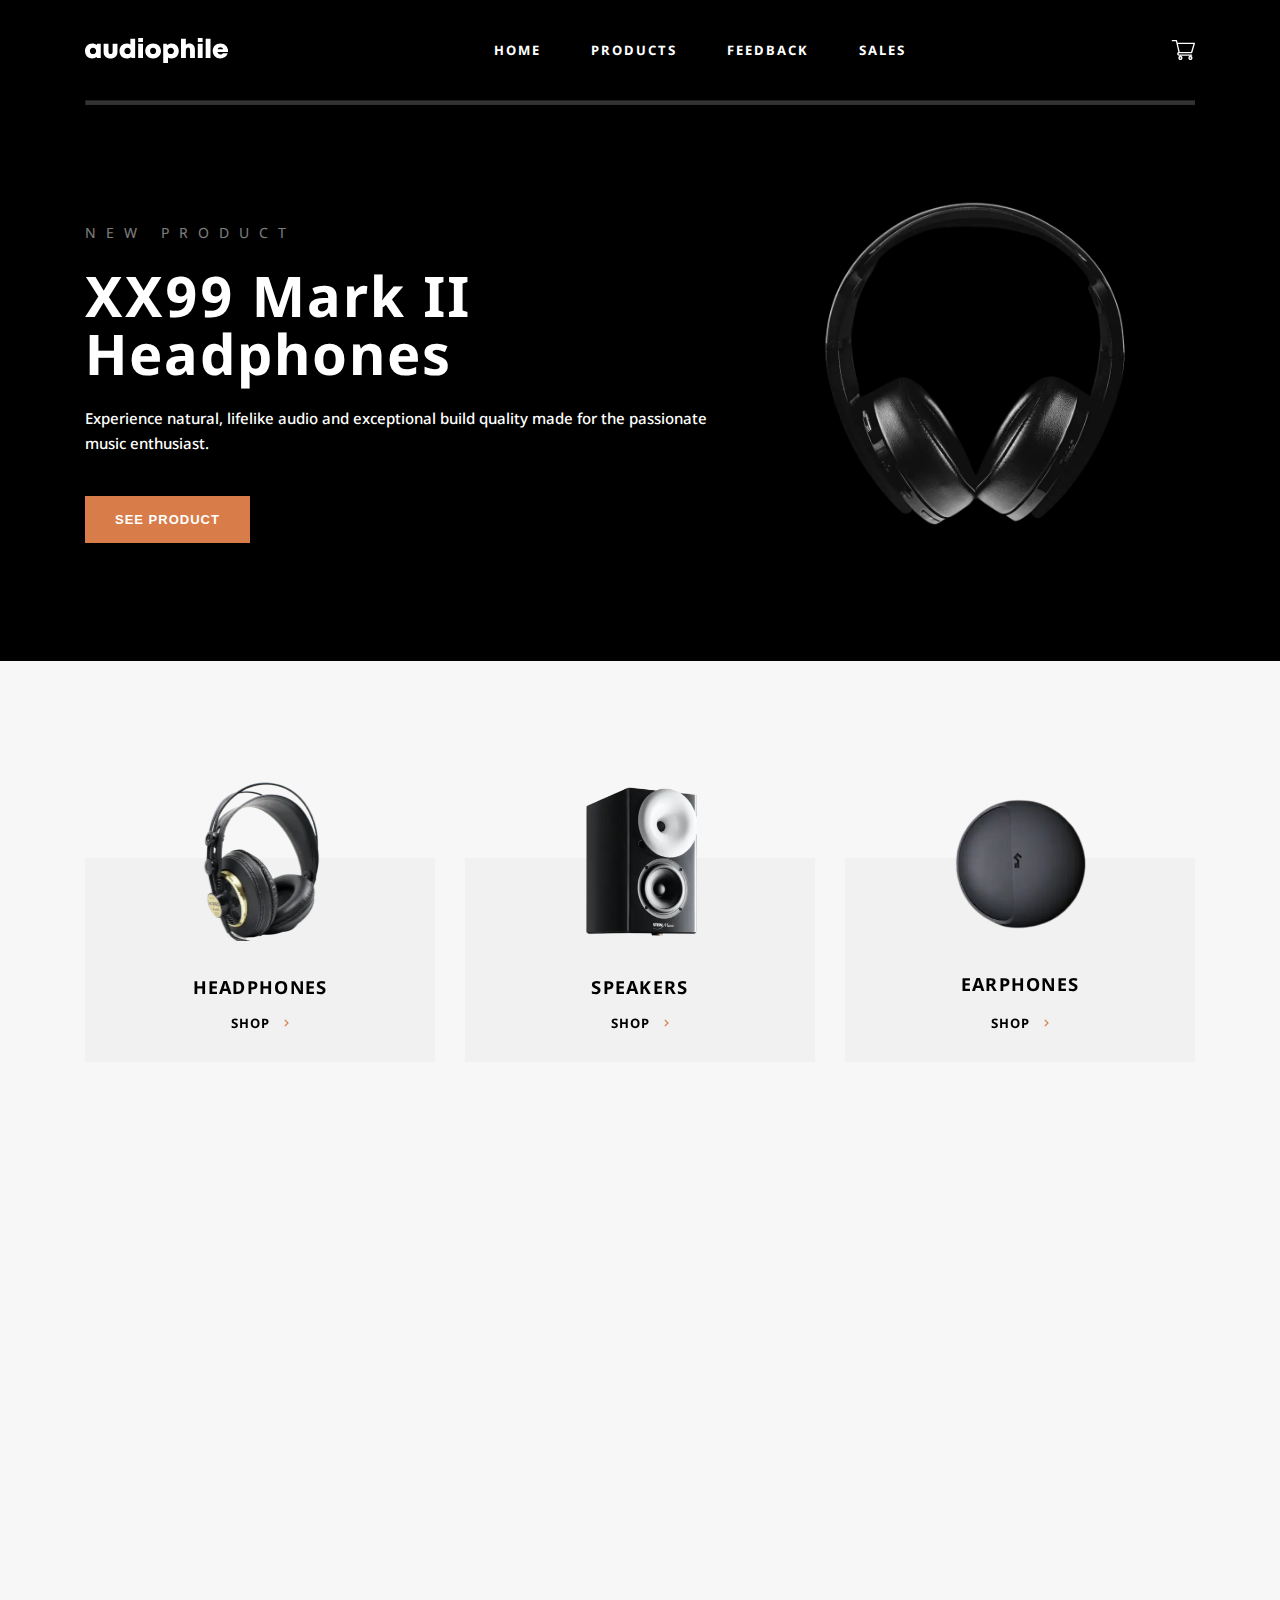
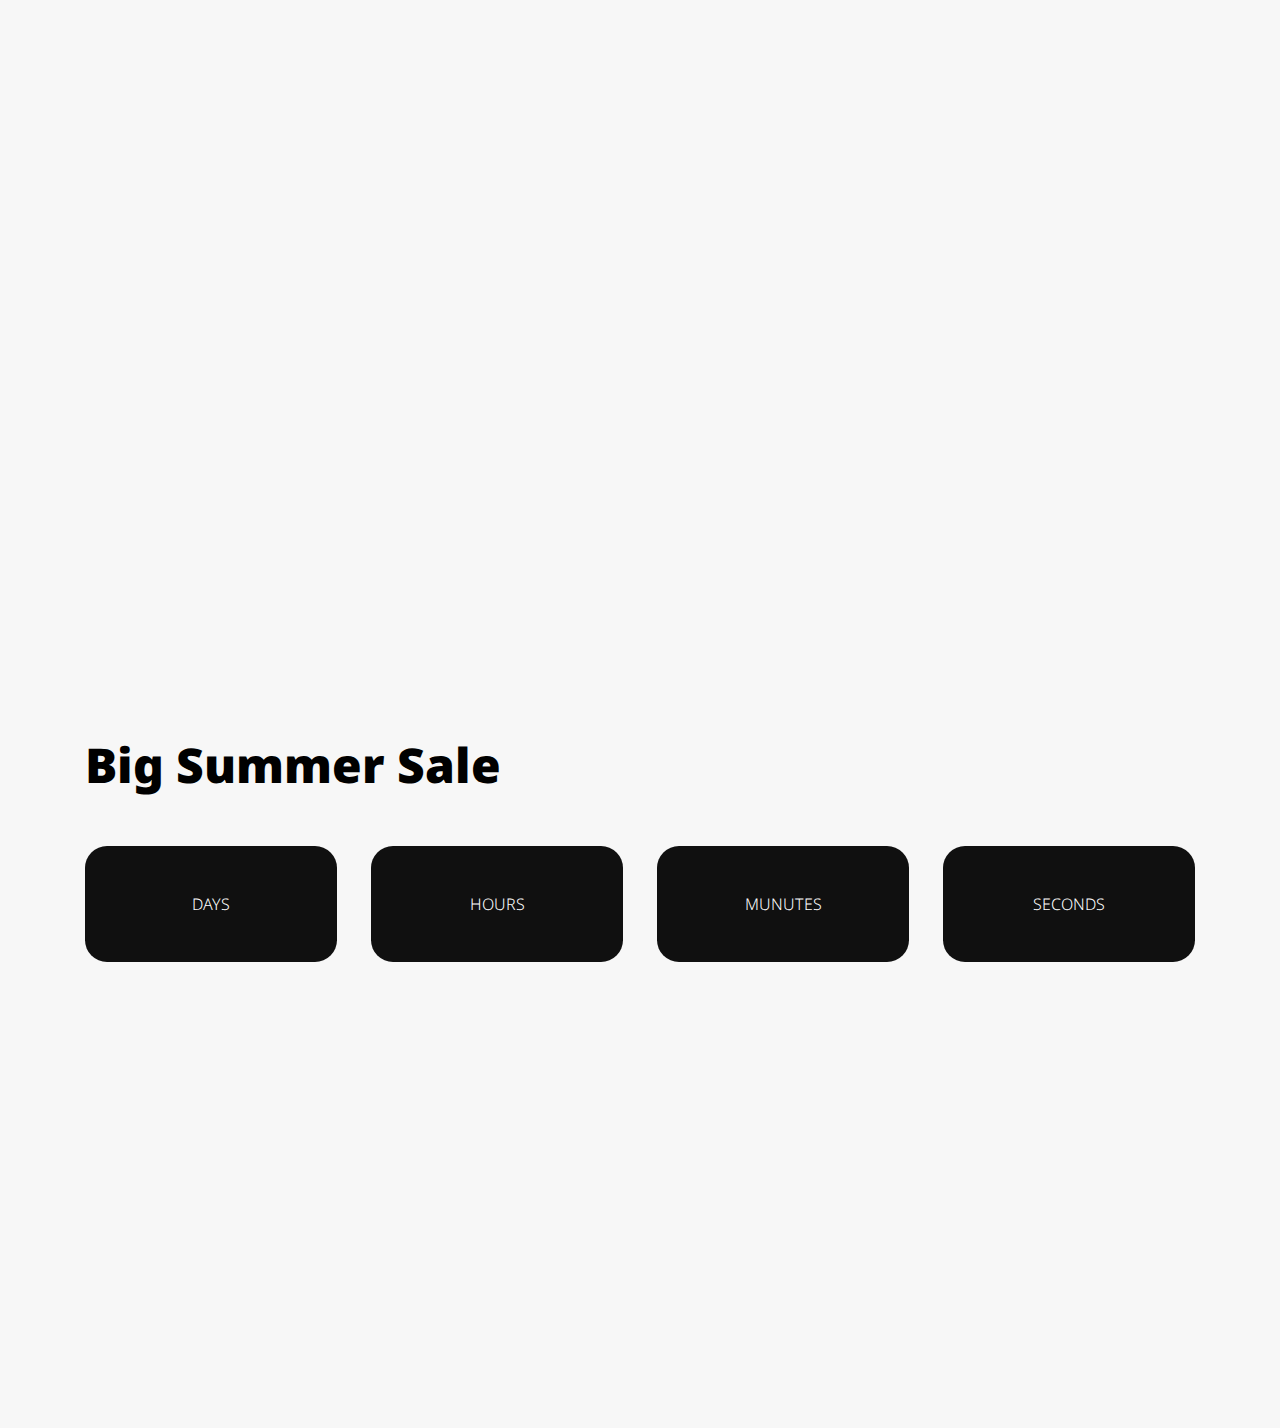
==== commit ea1ba85c: "feature product.html/individualProductPage.html" ====
--- a/index.html
+++ b/index.html
@@ -54,7 +54,7 @@
             <nav>
               <ul>
                 <li><a href=""> HOME </a></li>
-                <li><a href="#products"> PRODUCTS </a></li>
+                <li><a href="./productsPage.html"> PRODUCTS </a></li>
                 <li><a href="#reviews"> FEEDBACK </a></li>
                 <li><a href=""> SALES </a></li>
               </ul>
@@ -137,7 +137,7 @@
               />
             </div>
             <span class="product_name">HEADPHONES</span>
-            <div class="shop_btn_wrapper">
+            <div class="shop_btn_wrapper headphone_btn">
               <span class="shop">SHOP</span>
               <img
                 class="arrow"
@@ -509,7 +509,8 @@
 
     <script src="./js/swiper.js"></script>
     <script src="./js/aside.js"></script>
+    <script src="./js/saleOffer.js"></script>
+    <script src="./js/productData.js"></script>
     <script src="./js/script.js"></script>
-    <script src="./js/saleOffer.js"></script>
   </body>
 </html>
--- a/styles/global.css
+++ b/styles/global.css
@@ -648,21 +648,47 @@
 body main .customer_reviews_container .customer_reviews_container .costumers_review_header {
   position: relative;
 }
+@media only screen and (max-width: 760px) {
+  body main .customer_reviews_container .customer_reviews_container .costumers_review_header {
+    flex-direction: column;
+  }
+}
 body main .customer_reviews_container .customer_reviews_container .costumers_review_header h2 {
+  font-weight: 700;
+  line-height: 5.76rem;
   font-size: 4.8rem;
-  font-weight: 700;
-  line-height: 5.76rem;
-  text-align: left;
+  text-align: left;
+}
+@media only screen and (max-width: 760px) {
+  body main .customer_reviews_container .customer_reviews_container .costumers_review_header h2 {
+    text-align: center;
+    font-size: 3.8rem;
+  }
 }
 body main .customer_reviews_container .customer_reviews_container .costumers_review_header .swiper_btn {
   position: relative;
 }
+@media only screen and (max-width: 760px) {
+  body main .customer_reviews_container .customer_reviews_container .costumers_review_header .swiper_btn {
+    margin-top: 5rem;
+  }
+}
 body main .customer_reviews_container .customer_reviews_container .costumers_review_header .swiper_btn .swiper-button-prev {
   left: var(--swiper-navigation-sides-offset, -80px);
+}
+@media only screen and (max-width: 760px) {
+  body main .customer_reviews_container .customer_reviews_container .costumers_review_header .swiper_btn .swiper-button-prev {
+    left: var(--swiper-navigation-sides-offset, 45%);
+  }
 }
 body main .customer_reviews_container .customer_reviews_container .costumers_review_header .swiper_btn .swiper-button-next {
   position: absolute;
   right: var(--swiper-navigation-sides-offset, 0px);
+}
+@media only screen and (max-width: 760px) {
+  body main .customer_reviews_container .customer_reviews_container .costumers_review_header .swiper_btn .swiper-button-next {
+    right: var(--swiper-navigation-sides-offset, 40%);
+  }
 }
 body main .customer_reviews_container .swiper {
   width: 100%;
@@ -728,7 +754,7 @@
 }
 @media only screen and (max-width: 1200px) {
   body main .sale_offer_container .sale_offer_content {
-    padding: 1.2rem 4rem;
+    padding: 12rem 4rem;
   }
 }
 body main .sale_offer_container .sale_offer_content .sale_off_header {
@@ -736,12 +762,28 @@
   font-size: 4.8rem;
   font-weight: 900;
   line-height: 6.528rem;
-  text-align: left;
+}
+@media only screen and (max-width: 1200px) {
+  body main .sale_offer_container .sale_offer_content .sale_off_header {
+    text-align: center;
+  }
+}
+@media only screen and (max-width: 760px) {
+  body main .sale_offer_container .sale_offer_content .sale_off_header {
+    font-size: 3.8rem;
+    font-weight: 700;
+  }
 }
 body main .sale_offer_container .sale_offer_content .sale_timer_wrapper {
   display: flex;
-  gap: 3.6rem;
+  flex-wrap: wrap;
+  gap: 3.4rem;
   padding-top: 4.8rem;
+}
+@media only screen and (max-width: 1200px) {
+  body main .sale_offer_container .sale_offer_content .sale_timer_wrapper {
+    justify-content: center;
+  }
 }
 body main .sale_offer_container .sale_offer_content .sale_timer_wrapper .count-down_div {
   border-radius: 2.2rem;
@@ -751,11 +793,22 @@
   background-color: #101010;
   color: #ffffff;
 }
+@media only screen and (max-width: 760px) {
+  body main .sale_offer_container .sale_offer_content .sale_timer_wrapper .count-down_div {
+    max-width: 20.2rem;
+    padding: 4rem 3.2rem;
+  }
+}
 body main .sale_offer_container .sale_offer_content .sale_timer_wrapper .count-down_div p:first-child {
   font-size: 6.4rem;
-  font-weight: 900;
   line-height: 9.6rem;
   text-align: center;
+}
+@media only screen and (max-width: 760px) {
+  body main .sale_offer_container .sale_offer_content .sale_timer_wrapper .count-down_div p:first-child {
+    font-size: 4.5rem;
+    font-weight: 500;
+  }
 }
 body main .sale_offer_container .sale_offer_content .sale_timer_wrapper .count-down_div p:last-child {
   font-size: 1.6rem;
@@ -763,6 +816,11 @@
   line-height: 2.4rem;
   text-align: center;
 }
+@media only screen and (max-width: 760px) {
+  body main .sale_offer_container .sale_offer_content .sale_timer_wrapper .count-down_div p:last-child {
+    font-size: 1.4rem;
+  }
+}
 body main .sale_offer_container .sale_offer_content .top_sale_products {
   display: none;
   cursor: pointer;
@@ -779,9 +837,6 @@
 
 body footer {
   background-color: #101010;
-}
-body footer .footer_container {
-  margin-top: 50rem;
 }
 @media only screen and (max-width: 1200px) {
   body footer .footer_container {
